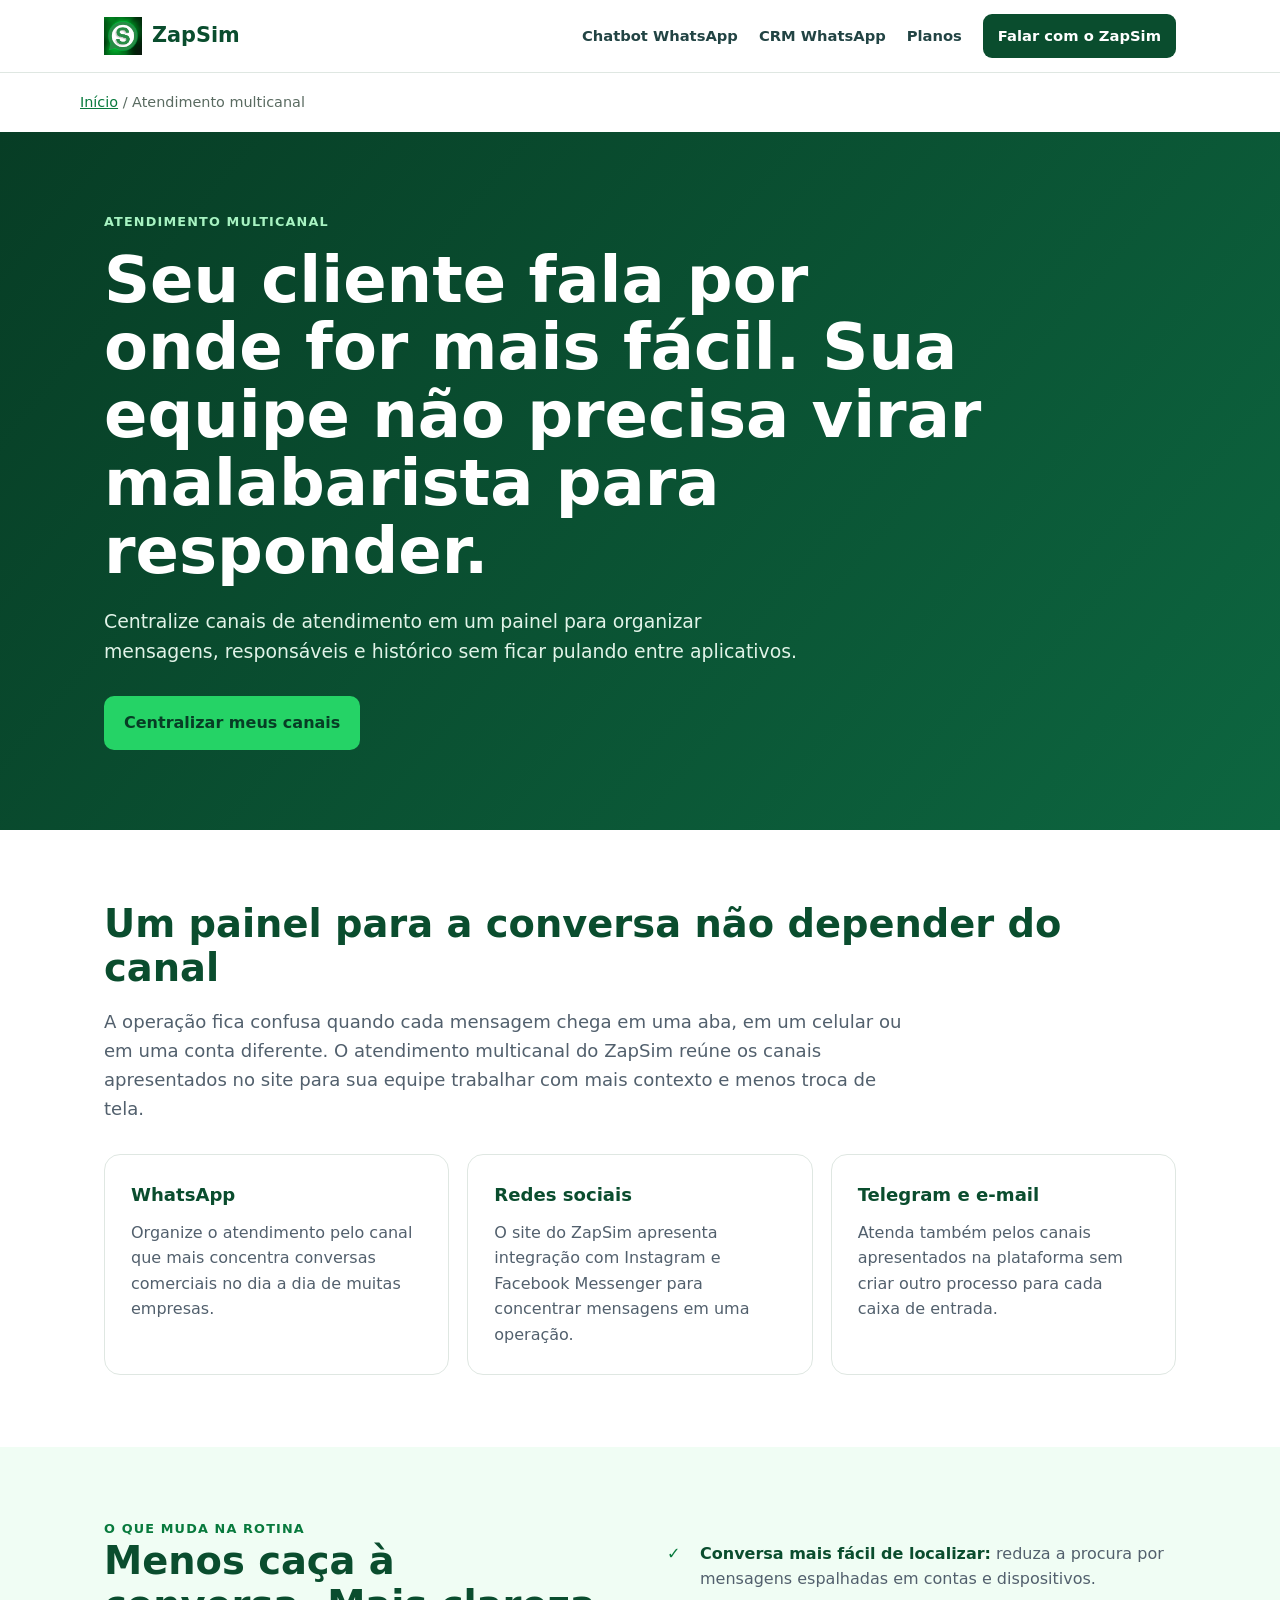
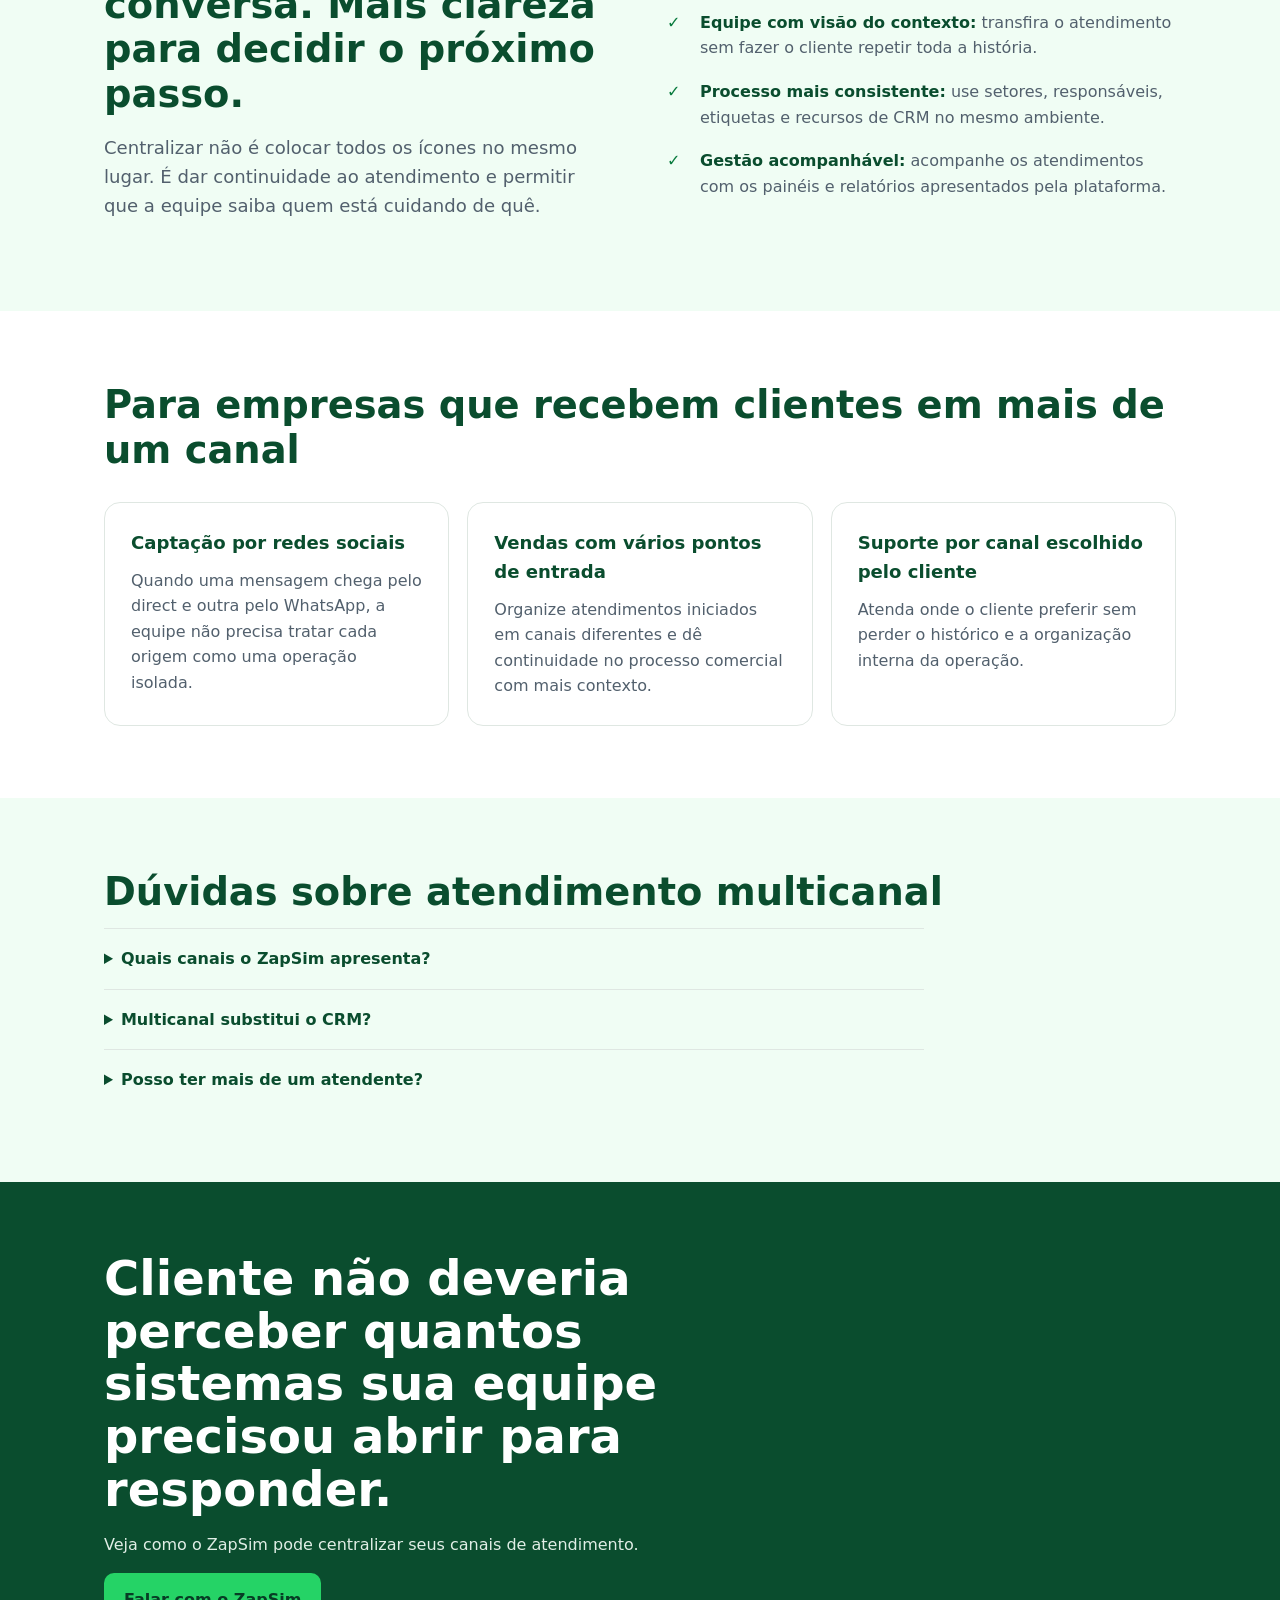
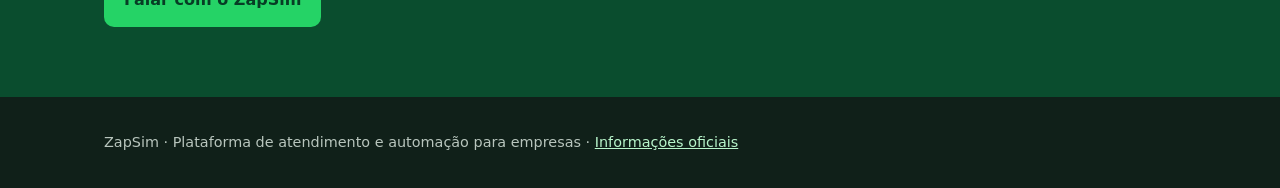
==== atendimento-multicanal/index.html @ 2fbdbc6c "feat: add ZapSim commercial SEO pages" ====
<!DOCTYPE html><html lang="pt-BR"><head><meta charset="UTF-8"><meta name="viewport" content="width=device-width,initial-scale=1"><title>Atendimento multicanal em um só painel | ZapSim</title><meta name="description" content="Centralize WhatsApp, Instagram, Facebook Messenger, Telegram e e-mail em um painel de atendimento multicanal do ZapSim."><meta name="robots" content="index, follow"><link rel="canonical" href="https://zapsim.com/atendimento-multicanal/"><meta property="og:type" content="website"><meta property="og:url" content="https://zapsim.com/atendimento-multicanal/"><meta property="og:site_name" content="ZapSim"><meta property="og:title" content="Atendimento multicanal em um só painel | ZapSim"><meta property="og:description" content="Organize mensagens de vários canais sem fazer sua equipe pular entre abas."><meta property="og:image" content="https://zapsim.com/og-image.jpg"><style>:root{--g:#0a4d2e;--a:#25d366;--i:#17202a;--m:#52606d;--s:#f0fdf4;--l:#dfe7e2}*{box-sizing:border-box}body{margin:0;color:var(--i);font-family:Inter,ui-sans-serif,system-ui,-apple-system,"Segoe UI",sans-serif;line-height:1.6}a{color:inherit}.w{max-width:1120px;margin:auto;padding:0 24px}.top{background:#fff;border-bottom:1px solid var(--l)}.top .w{height:72px;display:flex;align-items:center;justify-content:space-between;gap:18px}.brand{display:flex;align-items:center;gap:10px;text-decoration:none;font-size:1.3rem;font-weight:800;color:var(--g)}.brand img{width:38px;height:38px}.nav{display:flex;gap:21px;align-items:center;font-size:.92rem;font-weight:650}.nav a{text-decoration:none;color:#244}.nav .cta{background:var(--g);color:#fff;padding:10px 15px;border-radius:9px}.crumb{font-size:.9rem;color:#5a6b61;padding:18px 0}.crumb a{color:#087a3d}.hero{background:linear-gradient(130deg,#073d25,#0d6640);color:#fff;padding:80px 0}.eye{color:#a7f3c2;font-size:.8rem;font-weight:800;letter-spacing:.09em;text-transform:uppercase}.hero h1{font-size:clamp(2.25rem,5vw,4.2rem);line-height:1.06;max-width:900px;margin:14px 0 20px}.hero p{max-width:700px;font-size:1.18rem;color:#e1f3e8;margin-bottom:30px}.btn{display:inline-block;background:var(--a);color:#073d25;text-decoration:none;font-weight:800;padding:14px 20px;border-radius:10px}.sec{padding:72px 0}.sec h2{color:var(--g);font-size:clamp(1.7rem,3vw,2.55rem);line-height:1.15;margin:0 0 14px}.intro{font-size:1.13rem;color:var(--m);max-width:810px}.grid{display:grid;grid-template-columns:repeat(3,1fr);gap:18px;margin-top:30px}.card{border:1px solid var(--l);border-radius:16px;padding:26px;background:#fff}.card h3{font-size:1.13rem;color:var(--g);margin:0 0 10px}.card p{margin:0;color:var(--m)}.soft{background:var(--s)}.two{display:grid;grid-template-columns:1fr 1fr;gap:54px;align-items:start}.list{padding:0;margin:22px 0;list-style:none}.list li{padding:0 0 18px 33px;position:relative;color:var(--m)}.list li:before{content:'✓';position:absolute;left:0;color:#087a3d;font-weight:850}.list strong{color:var(--g)}.faq{max-width:820px}.faq details{border-top:1px solid var(--l);padding:17px 0}.faq summary{cursor:pointer;font-weight:750;color:var(--g)}.faq p{color:var(--m);margin:10px 0 0}.bottom{background:var(--g);color:#fff;padding:70px 0}.bottom h2{font-size:clamp(1.8rem,4vw,3rem);line-height:1.1;max-width:720px;margin:0 0 15px}.bottom p{color:#e0eee6;max-width:650px}.foot{background:#102019;color:#b8c5bd;padding:34px 0;font-size:.9rem}.foot a{color:#b8f5cb}@media(max-width:760px){.nav a:not(.cta){display:none}.hero{padding:58px 0}.sec{padding:52px 0}.grid,.two{grid-template-columns:1fr;gap:22px}.w{padding:0 18px}}</style><script type="application/ld+json">{"@context":"https://schema.org","@graph":[{"@type":"Organization","@id":"https://zapsim.com/#organization","name":"ZapSim","url":"https://zapsim.com/","logo":"https://zapsim.com/logo.png","contactPoint":{"@type":"ContactPoint","telephone":"+55-27-3190-1980","contactType":"customer service","availableLanguage":"pt-BR"}},{"@type":"Service","name":"Atendimento multicanal","provider":{"@id":"https://zapsim.com/#organization"},"url":"https://zapsim.com/atendimento-multicanal/","description":"Centralização do atendimento de canais como WhatsApp, Instagram, Facebook Messenger, Telegram e e-mail em um painel."},{"@type":"BreadcrumbList","itemListElement":[{"@type":"ListItem","position":1,"name":"Início","item":"https://zapsim.com/"},{"@type":"ListItem","position":2,"name":"Atendimento multicanal","item":"https://zapsim.com/atendimento-multicanal/"}]}]}</script></head><body><header class="top"><div class="w"><a class="brand" href="/"><img src="/logo-icon.png" alt="">ZapSim</a><nav class="nav"><a href="/chatbot-whatsapp/">Chatbot WhatsApp</a><a href="/crm-whatsapp/">CRM WhatsApp</a><a href="/#planos">Planos</a><a class="cta" href="https://wa.me/552731901980">Falar com o ZapSim</a></nav></div></header><main><div class="w crumb"><a href="/">Início</a> / Atendimento multicanal</div><section class="hero"><div class="w"><div class="eye">Atendimento multicanal</div><h1>Seu cliente fala por onde for mais fácil. Sua equipe não precisa virar malabarista para responder.</h1><p>Centralize canais de atendimento em um painel para organizar mensagens, responsáveis e histórico sem ficar pulando entre aplicativos.</p><a class="btn" href="https://wa.me/552731901980">Centralizar meus canais</a></div></section><section class="sec"><div class="w"><h2>Um painel para a conversa não depender do canal</h2><p class="intro">A operação fica confusa quando cada mensagem chega em uma aba, em um celular ou em uma conta diferente. O atendimento multicanal do ZapSim reúne os canais apresentados no site para sua equipe trabalhar com mais contexto e menos troca de tela.</p><div class="grid"><article class="card"><h3>WhatsApp</h3><p>Organize o atendimento pelo canal que mais concentra conversas comerciais no dia a dia de muitas empresas.</p></article><article class="card"><h3>Redes sociais</h3><p>O site do ZapSim apresenta integração com Instagram e Facebook Messenger para concentrar mensagens em uma operação.</p></article><article class="card"><h3>Telegram e e-mail</h3><p>Atenda também pelos canais apresentados na plataforma sem criar outro processo para cada caixa de entrada.</p></article></div></div></section><section class="sec soft"><div class="w two"><div><div class="eye" style="color:#087a3d">O que muda na rotina</div><h2>Menos caça à conversa. Mais clareza para decidir o próximo passo.</h2><p class="intro">Centralizar não é colocar todos os ícones no mesmo lugar. É dar continuidade ao atendimento e permitir que a equipe saiba quem está cuidando de quê.</p></div><ul class="list"><li><strong>Conversa mais fácil de localizar:</strong> reduza a procura por mensagens espalhadas em contas e dispositivos.</li><li><strong>Equipe com visão do contexto:</strong> transfira o atendimento sem fazer o cliente repetir toda a história.</li><li><strong>Processo mais consistente:</strong> use setores, responsáveis, etiquetas e recursos de CRM no mesmo ambiente.</li><li><strong>Gestão acompanhável:</strong> acompanhe os atendimentos com os painéis e relatórios apresentados pela plataforma.</li></ul></div></section><section class="sec"><div class="w"><h2>Para empresas que recebem clientes em mais de um canal</h2><div class="grid"><article class="card"><h3>Captação por redes sociais</h3><p>Quando uma mensagem chega pelo direct e outra pelo WhatsApp, a equipe não precisa tratar cada origem como uma operação isolada.</p></article><article class="card"><h3>Vendas com vários pontos de entrada</h3><p>Organize atendimentos iniciados em canais diferentes e dê continuidade no processo comercial com mais contexto.</p></article><article class="card"><h3>Suporte por canal escolhido pelo cliente</h3><p>Atenda onde o cliente preferir sem perder o histórico e a organização interna da operação.</p></article></div></div></section><section class="sec soft"><div class="w"><h2>Dúvidas sobre atendimento multicanal</h2><div class="faq"><details><summary>Quais canais o ZapSim apresenta?</summary><p>O site do ZapSim apresenta WhatsApp, Instagram, Facebook Messenger, Telegram e e-mail em um único inbox.</p></details><details><summary>Multicanal substitui o CRM?</summary><p>Não. Os recursos se complementam: o atendimento multicanal centraliza as mensagens e o CRM ajuda a organizar contatos, etapas e acompanhamento.</p></details><details><summary>Posso ter mais de um atendente?</summary><p>O ZapSim apresenta recursos de múltiplos atendentes, setores e transferências para organizar a operação da equipe.</p></details></div></div></section><section class="bottom"><div class="w"><h2>Cliente não deveria perceber quantos sistemas sua equipe precisou abrir para responder.</h2><p>Veja como o ZapSim pode centralizar seus canais de atendimento.</p><a class="btn" href="https://wa.me/552731901980">Falar com o ZapSim</a></div></section></main><footer class="foot"><div class="w">ZapSim · Plataforma de atendimento e automação para empresas · <a href="/informacoes-oficiais/">Informações oficiais</a></div></footer></body></html>
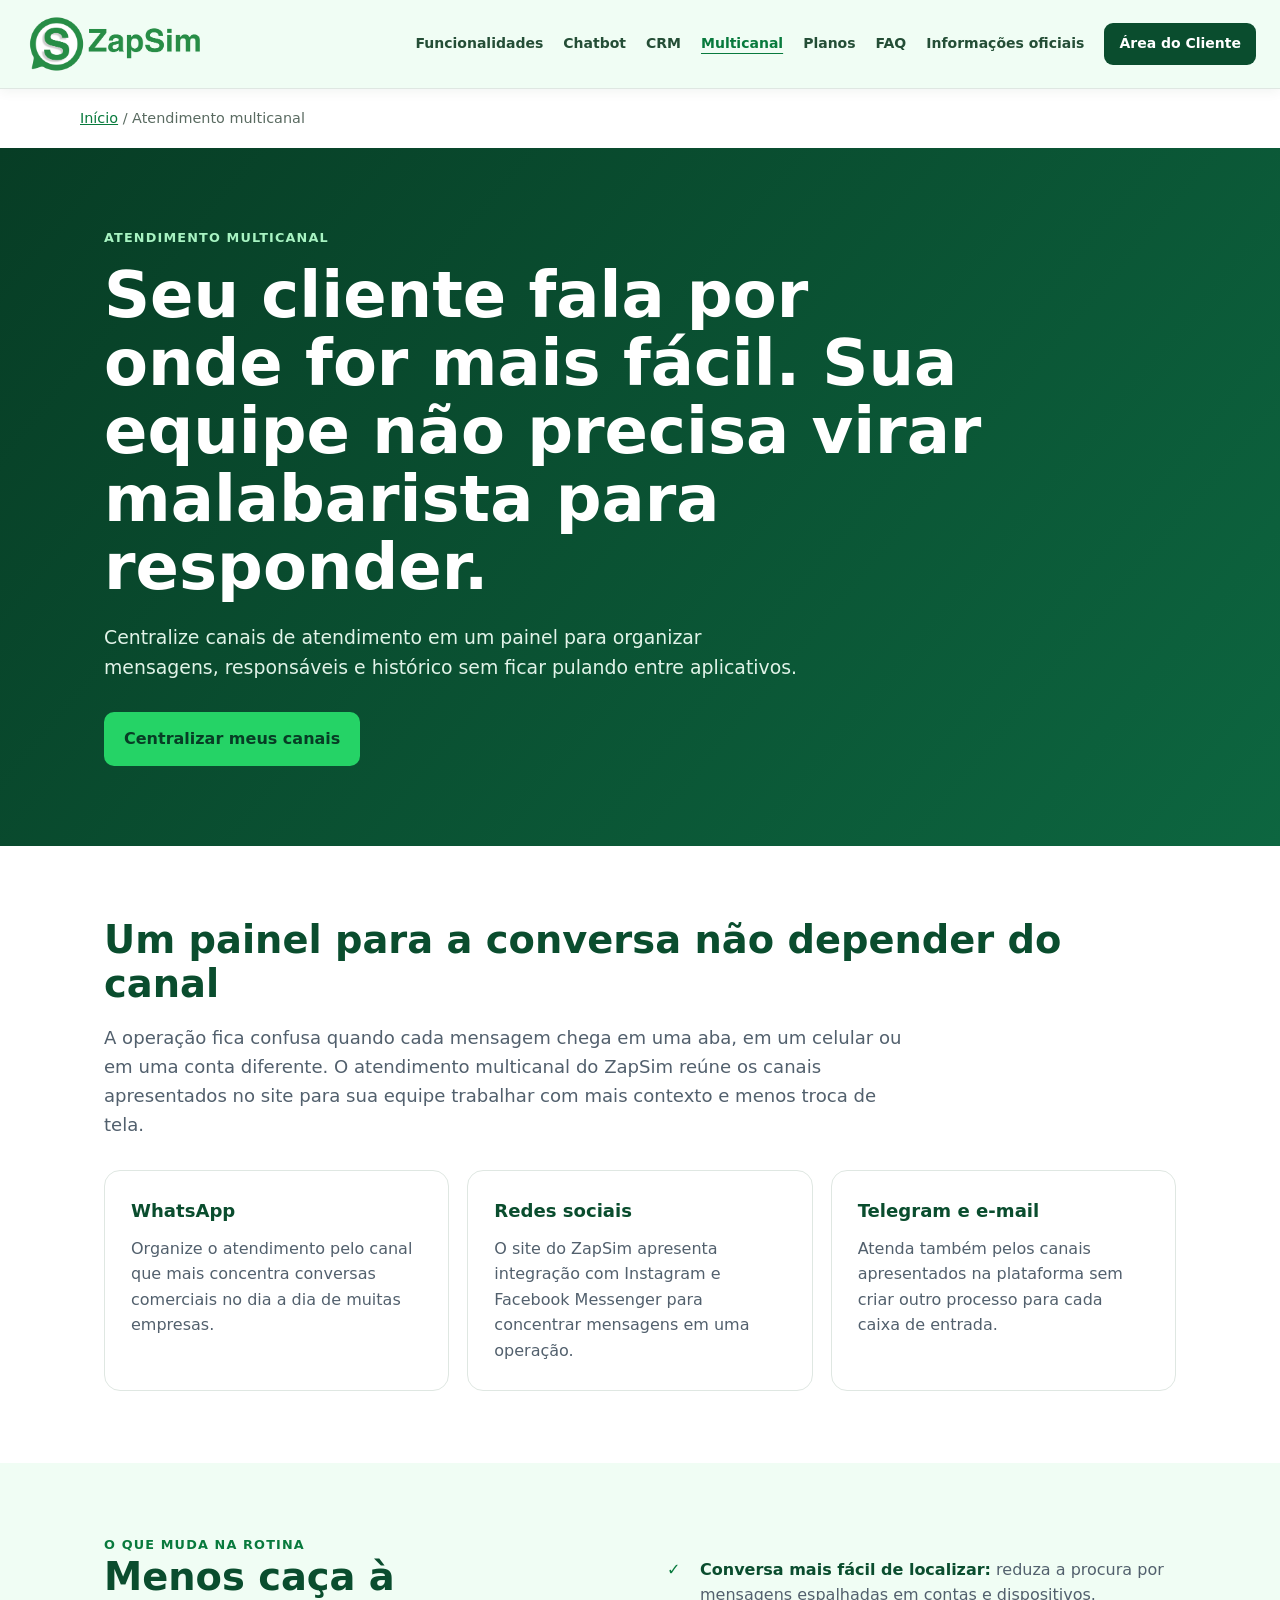
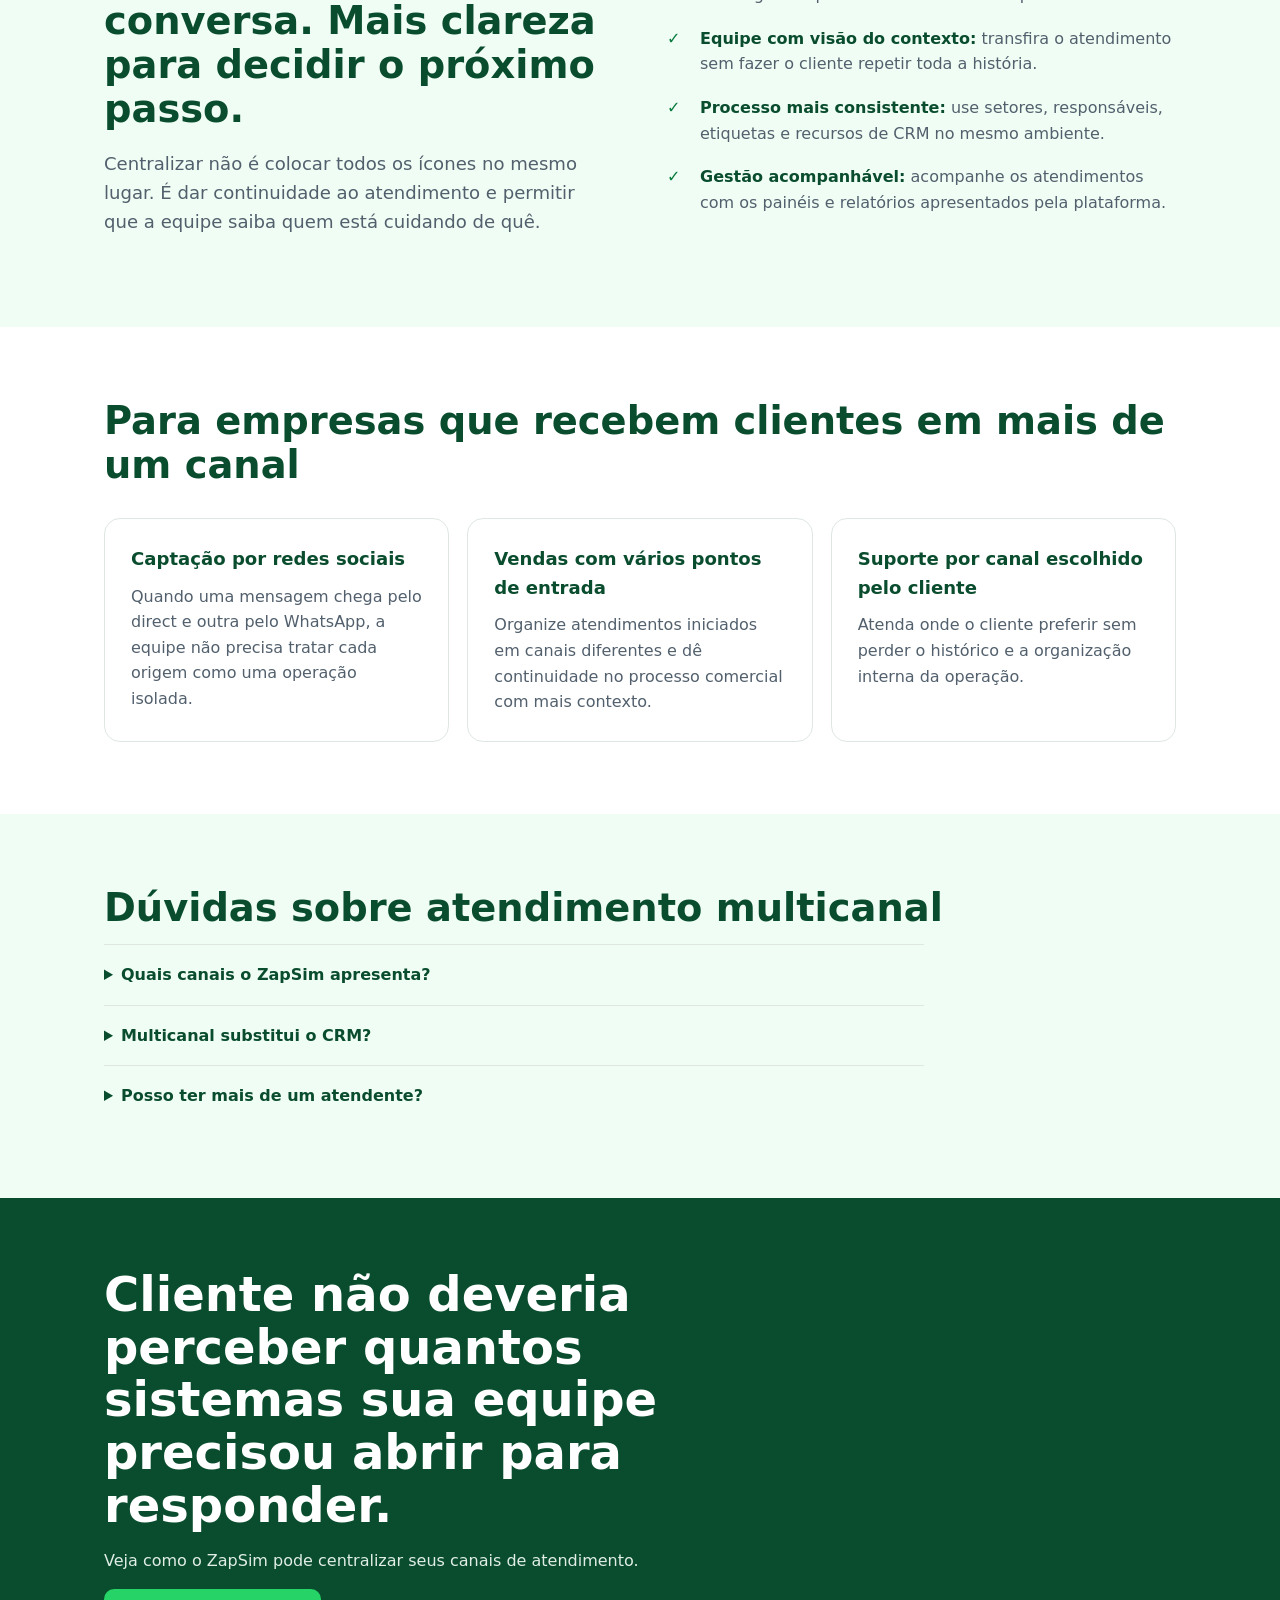
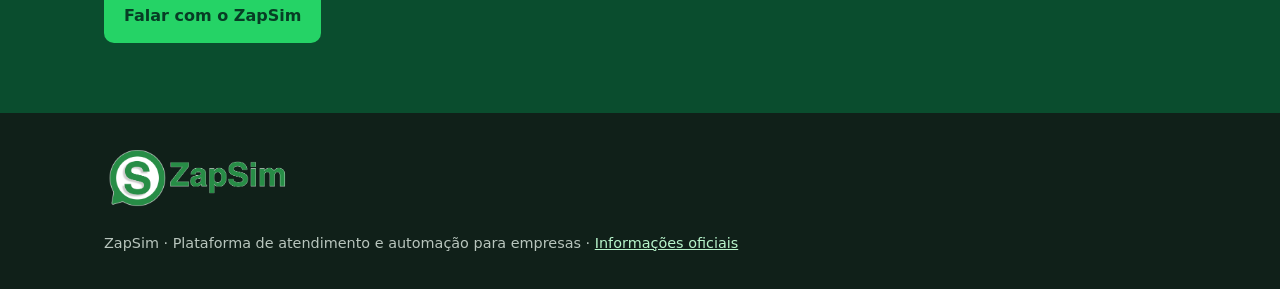
==== commit fc614086: "fix: unify navigation, refresh ZapSim logos and clarify plan channels" ====
--- a/atendimento-multicanal/index.html
+++ b/atendimento-multicanal/index.html
@@ -1 +1 @@
-<!DOCTYPE html><html lang="pt-BR"><head><meta charset="UTF-8"><meta name="viewport" content="width=device-width,initial-scale=1"><title>Atendimento multicanal em um só painel | ZapSim</title><meta name="description" content="Centralize WhatsApp, Instagram, Facebook Messenger, Telegram e e-mail em um painel de atendimento multicanal do ZapSim."><meta name="robots" content="index, follow"><link rel="canonical" href="https://zapsim.com/atendimento-multicanal/"><meta property="og:type" content="website"><meta property="og:url" content="https://zapsim.com/atendimento-multicanal/"><meta property="og:site_name" content="ZapSim"><meta property="og:title" content="Atendimento multicanal em um só painel | ZapSim"><meta property="og:description" content="Organize mensagens de vários canais sem fazer sua equipe pular entre abas."><meta property="og:image" content="https://zapsim.com/og-image.jpg"><style>:root{--g:#0a4d2e;--a:#25d366;--i:#17202a;--m:#52606d;--s:#f0fdf4;--l:#dfe7e2}*{box-sizing:border-box}body{margin:0;color:var(--i);font-family:Inter,ui-sans-serif,system-ui,-apple-system,"Segoe UI",sans-serif;line-height:1.6}a{color:inherit}.w{max-width:1120px;margin:auto;padding:0 24px}.top{background:#fff;border-bottom:1px solid var(--l)}.top .w{height:72px;display:flex;align-items:center;justify-content:space-between;gap:18px}.brand{display:flex;align-items:center;gap:10px;text-decoration:none;font-size:1.3rem;font-weight:800;color:var(--g)}.brand img{width:38px;height:38px}.nav{display:flex;gap:21px;align-items:center;font-size:.92rem;font-weight:650}.nav a{text-decoration:none;color:#244}.nav .cta{background:var(--g);color:#fff;padding:10px 15px;border-radius:9px}.crumb{font-size:.9rem;color:#5a6b61;padding:18px 0}.crumb a{color:#087a3d}.hero{background:linear-gradient(130deg,#073d25,#0d6640);color:#fff;padding:80px 0}.eye{color:#a7f3c2;font-size:.8rem;font-weight:800;letter-spacing:.09em;text-transform:uppercase}.hero h1{font-size:clamp(2.25rem,5vw,4.2rem);line-height:1.06;max-width:900px;margin:14px 0 20px}.hero p{max-width:700px;font-size:1.18rem;color:#e1f3e8;margin-bottom:30px}.btn{display:inline-block;background:var(--a);color:#073d25;text-decoration:none;font-weight:800;padding:14px 20px;border-radius:10px}.sec{padding:72px 0}.sec h2{color:var(--g);font-size:clamp(1.7rem,3vw,2.55rem);line-height:1.15;margin:0 0 14px}.intro{font-size:1.13rem;color:var(--m);max-width:810px}.grid{display:grid;grid-template-columns:repeat(3,1fr);gap:18px;margin-top:30px}.card{border:1px solid var(--l);border-radius:16px;padding:26px;background:#fff}.card h3{font-size:1.13rem;color:var(--g);margin:0 0 10px}.card p{margin:0;color:var(--m)}.soft{background:var(--s)}.two{display:grid;grid-template-columns:1fr 1fr;gap:54px;align-items:start}.list{padding:0;margin:22px 0;list-style:none}.list li{padding:0 0 18px 33px;position:relative;color:var(--m)}.list li:before{content:'✓';position:absolute;left:0;color:#087a3d;font-weight:850}.list strong{color:var(--g)}.faq{max-width:820px}.faq details{border-top:1px solid var(--l);padding:17px 0}.faq summary{cursor:pointer;font-weight:750;color:var(--g)}.faq p{color:var(--m);margin:10px 0 0}.bottom{background:var(--g);color:#fff;padding:70px 0}.bottom h2{font-size:clamp(1.8rem,4vw,3rem);line-height:1.1;max-width:720px;margin:0 0 15px}.bottom p{color:#e0eee6;max-width:650px}.foot{background:#102019;color:#b8c5bd;padding:34px 0;font-size:.9rem}.foot a{color:#b8f5cb}@media(max-width:760px){.nav a:not(.cta){display:none}.hero{padding:58px 0}.sec{padding:52px 0}.grid,.two{grid-template-columns:1fr;gap:22px}.w{padding:0 18px}}</style><script type="application/ld+json">{"@context":"https://schema.org","@graph":[{"@type":"Organization","@id":"https://zapsim.com/#organization","name":"ZapSim","url":"https://zapsim.com/","logo":"https://zapsim.com/logo.png","contactPoint":{"@type":"ContactPoint","telephone":"+55-27-3190-1980","contactType":"customer service","availableLanguage":"pt-BR"}},{"@type":"Service","name":"Atendimento multicanal","provider":{"@id":"https://zapsim.com/#organization"},"url":"https://zapsim.com/atendimento-multicanal/","description":"Centralização do atendimento de canais como WhatsApp, Instagram, Facebook Messenger, Telegram e e-mail em um painel."},{"@type":"BreadcrumbList","itemListElement":[{"@type":"ListItem","position":1,"name":"Início","item":"https://zapsim.com/"},{"@type":"ListItem","position":2,"name":"Atendimento multicanal","item":"https://zapsim.com/atendimento-multicanal/"}]}]}</script></head><body><header class="top"><div class="w"><a class="brand" href="/"><img src="/logo-icon.png" alt="">ZapSim</a><nav class="nav"><a href="/chatbot-whatsapp/">Chatbot WhatsApp</a><a href="/crm-whatsapp/">CRM WhatsApp</a><a href="/#planos">Planos</a><a class="cta" href="https://wa.me/552731901980">Falar com o ZapSim</a></nav></div></header><main><div class="w crumb"><a href="/">Início</a> / Atendimento multicanal</div><section class="hero"><div class="w"><div class="eye">Atendimento multicanal</div><h1>Seu cliente fala por onde for mais fácil. Sua equipe não precisa virar malabarista para responder.</h1><p>Centralize canais de atendimento em um painel para organizar mensagens, responsáveis e histórico sem ficar pulando entre aplicativos.</p><a class="btn" href="https://wa.me/552731901980">Centralizar meus canais</a></div></section><section class="sec"><div class="w"><h2>Um painel para a conversa não depender do canal</h2><p class="intro">A operação fica confusa quando cada mensagem chega em uma aba, em um celular ou em uma conta diferente. O atendimento multicanal do ZapSim reúne os canais apresentados no site para sua equipe trabalhar com mais contexto e menos troca de tela.</p><div class="grid"><article class="card"><h3>WhatsApp</h3><p>Organize o atendimento pelo canal que mais concentra conversas comerciais no dia a dia de muitas empresas.</p></article><article class="card"><h3>Redes sociais</h3><p>O site do ZapSim apresenta integração com Instagram e Facebook Messenger para concentrar mensagens em uma operação.</p></article><article class="card"><h3>Telegram e e-mail</h3><p>Atenda também pelos canais apresentados na plataforma sem criar outro processo para cada caixa de entrada.</p></article></div></div></section><section class="sec soft"><div class="w two"><div><div class="eye" style="color:#087a3d">O que muda na rotina</div><h2>Menos caça à conversa. Mais clareza para decidir o próximo passo.</h2><p class="intro">Centralizar não é colocar todos os ícones no mesmo lugar. É dar continuidade ao atendimento e permitir que a equipe saiba quem está cuidando de quê.</p></div><ul class="list"><li><strong>Conversa mais fácil de localizar:</strong> reduza a procura por mensagens espalhadas em contas e dispositivos.</li><li><strong>Equipe com visão do contexto:</strong> transfira o atendimento sem fazer o cliente repetir toda a história.</li><li><strong>Processo mais consistente:</strong> use setores, responsáveis, etiquetas e recursos de CRM no mesmo ambiente.</li><li><strong>Gestão acompanhável:</strong> acompanhe os atendimentos com os painéis e relatórios apresentados pela plataforma.</li></ul></div></section><section class="sec"><div class="w"><h2>Para empresas que recebem clientes em mais de um canal</h2><div class="grid"><article class="card"><h3>Captação por redes sociais</h3><p>Quando uma mensagem chega pelo direct e outra pelo WhatsApp, a equipe não precisa tratar cada origem como uma operação isolada.</p></article><article class="card"><h3>Vendas com vários pontos de entrada</h3><p>Organize atendimentos iniciados em canais diferentes e dê continuidade no processo comercial com mais contexto.</p></article><article class="card"><h3>Suporte por canal escolhido pelo cliente</h3><p>Atenda onde o cliente preferir sem perder o histórico e a organização interna da operação.</p></article></div></div></section><section class="sec soft"><div class="w"><h2>Dúvidas sobre atendimento multicanal</h2><div class="faq"><details><summary>Quais canais o ZapSim apresenta?</summary><p>O site do ZapSim apresenta WhatsApp, Instagram, Facebook Messenger, Telegram e e-mail em um único inbox.</p></details><details><summary>Multicanal substitui o CRM?</summary><p>Não. Os recursos se complementam: o atendimento multicanal centraliza as mensagens e o CRM ajuda a organizar contatos, etapas e acompanhamento.</p></details><details><summary>Posso ter mais de um atendente?</summary><p>O ZapSim apresenta recursos de múltiplos atendentes, setores e transferências para organizar a operação da equipe.</p></details></div></div></section><section class="bottom"><div class="w"><h2>Cliente não deveria perceber quantos sistemas sua equipe precisou abrir para responder.</h2><p>Veja como o ZapSim pode centralizar seus canais de atendimento.</p><a class="btn" href="https://wa.me/552731901980">Falar com o ZapSim</a></div></section></main><footer class="foot"><div class="w">ZapSim · Plataforma de atendimento e automação para empresas · <a href="/informacoes-oficiais/">Informações oficiais</a></div></footer></body></html>+<!DOCTYPE html><html lang="pt-BR"><head><meta charset="UTF-8"><meta name="viewport" content="width=device-width,initial-scale=1"><title>Atendimento multicanal em um só painel | ZapSim</title><meta name="description" content="Centralize WhatsApp, Instagram, Facebook Messenger, Telegram e e-mail em um painel de atendimento multicanal do ZapSim."><meta name="robots" content="index, follow"><link rel="canonical" href="https://zapsim.com/atendimento-multicanal/"><meta property="og:type" content="website"><meta property="og:url" content="https://zapsim.com/atendimento-multicanal/"><meta property="og:site_name" content="ZapSim"><meta property="og:title" content="Atendimento multicanal em um só painel | ZapSim"><meta property="og:description" content="Organize mensagens de vários canais sem fazer sua equipe pular entre abas."><meta property="og:image" content="https://zapsim.com/brand/zapsim-square.png"><style>:root{--g:#0a4d2e;--a:#25d366;--i:#17202a;--m:#52606d;--s:#f0fdf4;--l:#dfe7e2}*{box-sizing:border-box}body{margin:0;color:var(--i);font-family:Inter,ui-sans-serif,system-ui,-apple-system,"Segoe UI",sans-serif;line-height:1.6}a{color:inherit}.w{max-width:1120px;margin:auto;padding:0 24px}.top{background:#fff;border-bottom:1px solid var(--l)}.top .w{height:72px;display:flex;align-items:center;justify-content:space-between;gap:18px}.brand{display:flex;align-items:center;gap:10px;text-decoration:none;font-size:1.3rem;font-weight:800;color:var(--g)}.brand img{width:38px;height:38px}.nav{display:flex;gap:21px;align-items:center;font-size:.92rem;font-weight:650}.nav a{text-decoration:none;color:#244}.nav .cta{background:var(--g);color:#fff;padding:10px 15px;border-radius:9px}.crumb{font-size:.9rem;color:#5a6b61;padding:18px 0}.crumb a{color:#087a3d}.hero{background:linear-gradient(130deg,#073d25,#0d6640);color:#fff;padding:80px 0}.eye{color:#a7f3c2;font-size:.8rem;font-weight:800;letter-spacing:.09em;text-transform:uppercase}.hero h1{font-size:clamp(2.25rem,5vw,4.2rem);line-height:1.06;max-width:900px;margin:14px 0 20px}.hero p{max-width:700px;font-size:1.18rem;color:#e1f3e8;margin-bottom:30px}.btn{display:inline-block;background:var(--a);color:#073d25;text-decoration:none;font-weight:800;padding:14px 20px;border-radius:10px}.sec{padding:72px 0}.sec h2{color:var(--g);font-size:clamp(1.7rem,3vw,2.55rem);line-height:1.15;margin:0 0 14px}.intro{font-size:1.13rem;color:var(--m);max-width:810px}.grid{display:grid;grid-template-columns:repeat(3,1fr);gap:18px;margin-top:30px}.card{border:1px solid var(--l);border-radius:16px;padding:26px;background:#fff}.card h3{font-size:1.13rem;color:var(--g);margin:0 0 10px}.card p{margin:0;color:var(--m)}.soft{background:var(--s)}.two{display:grid;grid-template-columns:1fr 1fr;gap:54px;align-items:start}.list{padding:0;margin:22px 0;list-style:none}.list li{padding:0 0 18px 33px;position:relative;color:var(--m)}.list li:before{content:'✓';position:absolute;left:0;color:#087a3d;font-weight:850}.list strong{color:var(--g)}.faq{max-width:820px}.faq details{border-top:1px solid var(--l);padding:17px 0}.faq summary{cursor:pointer;font-weight:750;color:var(--g)}.faq p{color:var(--m);margin:10px 0 0}.bottom{background:var(--g);color:#fff;padding:70px 0}.bottom h2{font-size:clamp(1.8rem,4vw,3rem);line-height:1.1;max-width:720px;margin:0 0 15px}.bottom p{color:#e0eee6;max-width:650px}.foot{background:#102019;color:#b8c5bd;padding:34px 0;font-size:.9rem}.foot a{color:#b8f5cb}@media(max-width:760px){.nav a:not(.cta){display:none}.hero{padding:58px 0}.sec{padding:52px 0}.grid,.two{grid-template-columns:1fr;gap:22px}.w{padding:0 18px}}</style><script type="application/ld+json">{"@context":"https://schema.org","@graph":[{"@type":"Organization","@id":"https://zapsim.com/#organization","name":"ZapSim","url":"https://zapsim.com/","logo":"https://zapsim.com/brand/zapsim-square.png","contactPoint":{"@type":"ContactPoint","telephone":"+55-27-3190-1980","contactType":"customer service","availableLanguage":"pt-BR"}},{"@type":"Service","name":"Atendimento multicanal","provider":{"@id":"https://zapsim.com/#organization"},"url":"https://zapsim.com/atendimento-multicanal/","description":"Centralização do atendimento de canais como WhatsApp, Instagram, Facebook Messenger, Telegram e e-mail em um painel."},{"@type":"BreadcrumbList","itemListElement":[{"@type":"ListItem","position":1,"name":"Início","item":"https://zapsim.com/"},{"@type":"ListItem","position":2,"name":"Atendimento multicanal","item":"https://zapsim.com/atendimento-multicanal/"}]}]}</script><link rel="stylesheet" href="/site-chrome.css"><link rel="icon" type="image/png" href="/brand/zapsim-icon.png"><link rel="apple-touch-icon" href="/brand/zapsim-icon.png"></head><body><header class="site-header"><div class="site-bar"><a class="site-brand" href="/" aria-label="ZapSim — início"><img src="/brand/zapsim-horizontal.png" alt="ZapSim" width="1080" height="350"></a><nav class="site-navigation" aria-label="Navegação principal"><a href="/#funcionalidades">Funcionalidades</a><a href="/chatbot-whatsapp/">Chatbot</a><a href="/crm-whatsapp/">CRM</a><a href="/atendimento-multicanal/" aria-current="page">Multicanal</a><a href="/planos/">Planos</a><a href="/#faq">FAQ</a><a href="/informacoes-oficiais/">Informações oficiais</a><a class="site-client" href="https://meu.zapsim.app/" target="_blank" rel="noopener">Área do Cliente</a></nav><details class="site-menu"><summary>Menu</summary><nav class="site-navigation" aria-label="Navegação móvel"><a href="/#funcionalidades">Funcionalidades</a><a href="/chatbot-whatsapp/">Chatbot</a><a href="/crm-whatsapp/">CRM</a><a href="/atendimento-multicanal/" aria-current="page">Multicanal</a><a href="/planos/">Planos</a><a href="/#faq">FAQ</a><a href="/informacoes-oficiais/">Informações oficiais</a><a class="site-client" href="https://meu.zapsim.app/" target="_blank" rel="noopener">Área do Cliente</a></nav></details></div></header><main><div class="w crumb"><a href="/">Início</a> / Atendimento multicanal</div><section class="hero"><div class="w"><div class="eye">Atendimento multicanal</div><h1>Seu cliente fala por onde for mais fácil. Sua equipe não precisa virar malabarista para responder.</h1><p>Centralize canais de atendimento em um painel para organizar mensagens, responsáveis e histórico sem ficar pulando entre aplicativos.</p><a class="btn" href="https://wa.me/552731901980">Centralizar meus canais</a></div></section><section class="sec"><div class="w"><h2>Um painel para a conversa não depender do canal</h2><p class="intro">A operação fica confusa quando cada mensagem chega em uma aba, em um celular ou em uma conta diferente. O atendimento multicanal do ZapSim reúne os canais apresentados no site para sua equipe trabalhar com mais contexto e menos troca de tela.</p><div class="grid"><article class="card"><h3>WhatsApp</h3><p>Organize o atendimento pelo canal que mais concentra conversas comerciais no dia a dia de muitas empresas.</p></article><article class="card"><h3>Redes sociais</h3><p>O site do ZapSim apresenta integração com Instagram e Facebook Messenger para concentrar mensagens em uma operação.</p></article><article class="card"><h3>Telegram e e-mail</h3><p>Atenda também pelos canais apresentados na plataforma sem criar outro processo para cada caixa de entrada.</p></article></div></div></section><section class="sec soft"><div class="w two"><div><div class="eye" style="color:#087a3d">O que muda na rotina</div><h2>Menos caça à conversa. Mais clareza para decidir o próximo passo.</h2><p class="intro">Centralizar não é colocar todos os ícones no mesmo lugar. É dar continuidade ao atendimento e permitir que a equipe saiba quem está cuidando de quê.</p></div><ul class="list"><li><strong>Conversa mais fácil de localizar:</strong> reduza a procura por mensagens espalhadas em contas e dispositivos.</li><li><strong>Equipe com visão do contexto:</strong> transfira o atendimento sem fazer o cliente repetir toda a história.</li><li><strong>Processo mais consistente:</strong> use setores, responsáveis, etiquetas e recursos de CRM no mesmo ambiente.</li><li><strong>Gestão acompanhável:</strong> acompanhe os atendimentos com os painéis e relatórios apresentados pela plataforma.</li></ul></div></section><section class="sec"><div class="w"><h2>Para empresas que recebem clientes em mais de um canal</h2><div class="grid"><article class="card"><h3>Captação por redes sociais</h3><p>Quando uma mensagem chega pelo direct e outra pelo WhatsApp, a equipe não precisa tratar cada origem como uma operação isolada.</p></article><article class="card"><h3>Vendas com vários pontos de entrada</h3><p>Organize atendimentos iniciados em canais diferentes e dê continuidade no processo comercial com mais contexto.</p></article><article class="card"><h3>Suporte por canal escolhido pelo cliente</h3><p>Atenda onde o cliente preferir sem perder o histórico e a organização interna da operação.</p></article></div></div></section><section class="sec soft"><div class="w"><h2>Dúvidas sobre atendimento multicanal</h2><div class="faq"><details><summary>Quais canais o ZapSim apresenta?</summary><p>O site do ZapSim apresenta WhatsApp, Instagram, Facebook Messenger, Telegram e e-mail em um único inbox.</p></details><details><summary>Multicanal substitui o CRM?</summary><p>Não. Os recursos se complementam: o atendimento multicanal centraliza as mensagens e o CRM ajuda a organizar contatos, etapas e acompanhamento.</p></details><details><summary>Posso ter mais de um atendente?</summary><p>O ZapSim apresenta recursos de múltiplos atendentes, setores e transferências para organizar a operação da equipe.</p></details></div></div></section><section class="bottom"><div class="w"><h2>Cliente não deveria perceber quantos sistemas sua equipe precisou abrir para responder.</h2><p>Veja como o ZapSim pode centralizar seus canais de atendimento.</p><a class="btn" href="https://wa.me/552731901980">Falar com o ZapSim</a></div></section></main><footer class="foot"><div class="w"><a href="/" class="site-footer-brand"><img src="/brand/zapsim-horizontal.png" alt="ZapSim" width="1080" height="350"></a><br>ZapSim · Plataforma de atendimento e automação para empresas · <a href="/informacoes-oficiais/">Informações oficiais</a></div></footer></body></html>
--- a/site-chrome.css
+++ b/site-chrome.css
@@ -0,0 +1,19 @@
+.site-header{position:sticky;top:0;z-index:1000;background:#f0fdf4;border-bottom:1px solid #dfe7e2;box-shadow:0 2px 12px #073d2510;font-family:Inter,ui-sans-serif,system-ui,sans-serif}
+.site-header .site-bar{max-width:1280px;margin:auto;min-height:80px;padding:14px 24px;display:flex;align-items:center;justify-content:space-between;gap:28px;position:relative}
+.site-brand{display:inline-flex;flex-shrink:0;align-items:center;text-decoration:none}
+.site-brand img{display:block;width:185px;height:auto;max-width:100%}
+.site-navigation{display:flex;align-items:center;gap:20px}
+.site-navigation a{font-size:14px;font-weight:650;line-height:1.4;color:#244e36;text-decoration:none;white-space:nowrap}
+.site-navigation a:hover,.site-navigation a[aria-current=page]{color:#087a3d;text-decoration:underline;text-underline-offset:5px}
+.site-navigation a.site-client{padding:11px 15px;background:#0a4d2e;color:#fff;border-radius:9px;text-decoration:none}
+.site-menu{display:none;color:#0a4d2e}
+.site-menu summary{cursor:pointer;font-weight:700;padding:10px;border:1px solid #b5d3c0;border-radius:8px}
+.site-menu .site-navigation{position:absolute;left:16px;right:16px;top:100%;padding:20px;background:#f0fdf4;border:1px solid #dfe7e2;border-radius:12px;box-shadow:0 10px 24px #073d2520;flex-direction:column;align-items:stretch;gap:0}
+.site-menu .site-navigation a{padding:12px}
+.site-footer-brand{display:inline-block;margin-bottom:16px}
+.site-footer-brand img{display:block;width:190px;height:auto;max-width:100%}
+.site-header a:focus-visible,.site-menu summary:focus-visible{outline:3px solid #087a3d;outline-offset:4px}
+@media(max-width:1150px){.site-bar>.site-navigation{display:none}.site-menu{display:block}}
+@media(max-width:520px){.site-header .site-bar{min-height:72px;padding:12px 18px;gap:16px}.site-brand img{width:155px}.site-footer-brand img{width:170px}}
+
+.plan li.plan-channel{display:flex;align-items:center;gap:9px}.plan li.plan-channel::before{content:none}.plan-channel img{flex:0 0 18px;width:18px;height:18px}.plan-channel span{min-width:0}
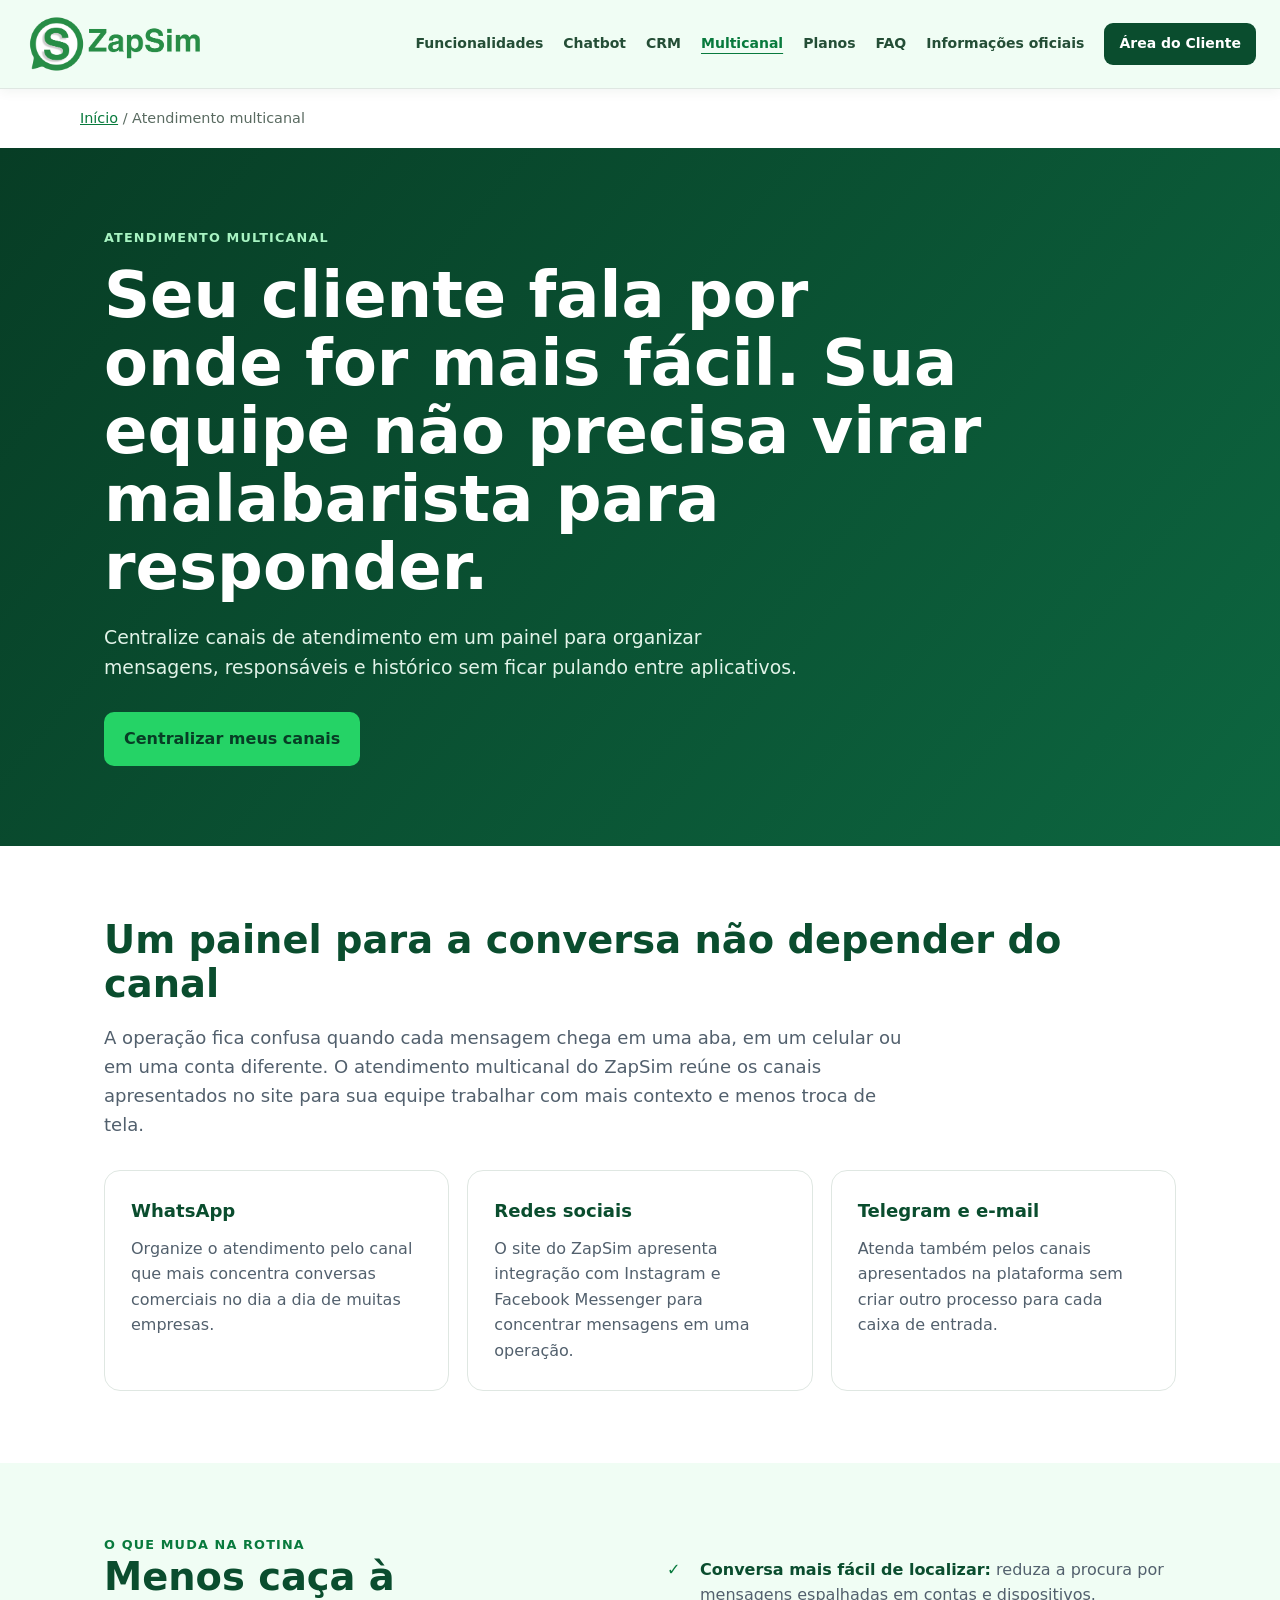
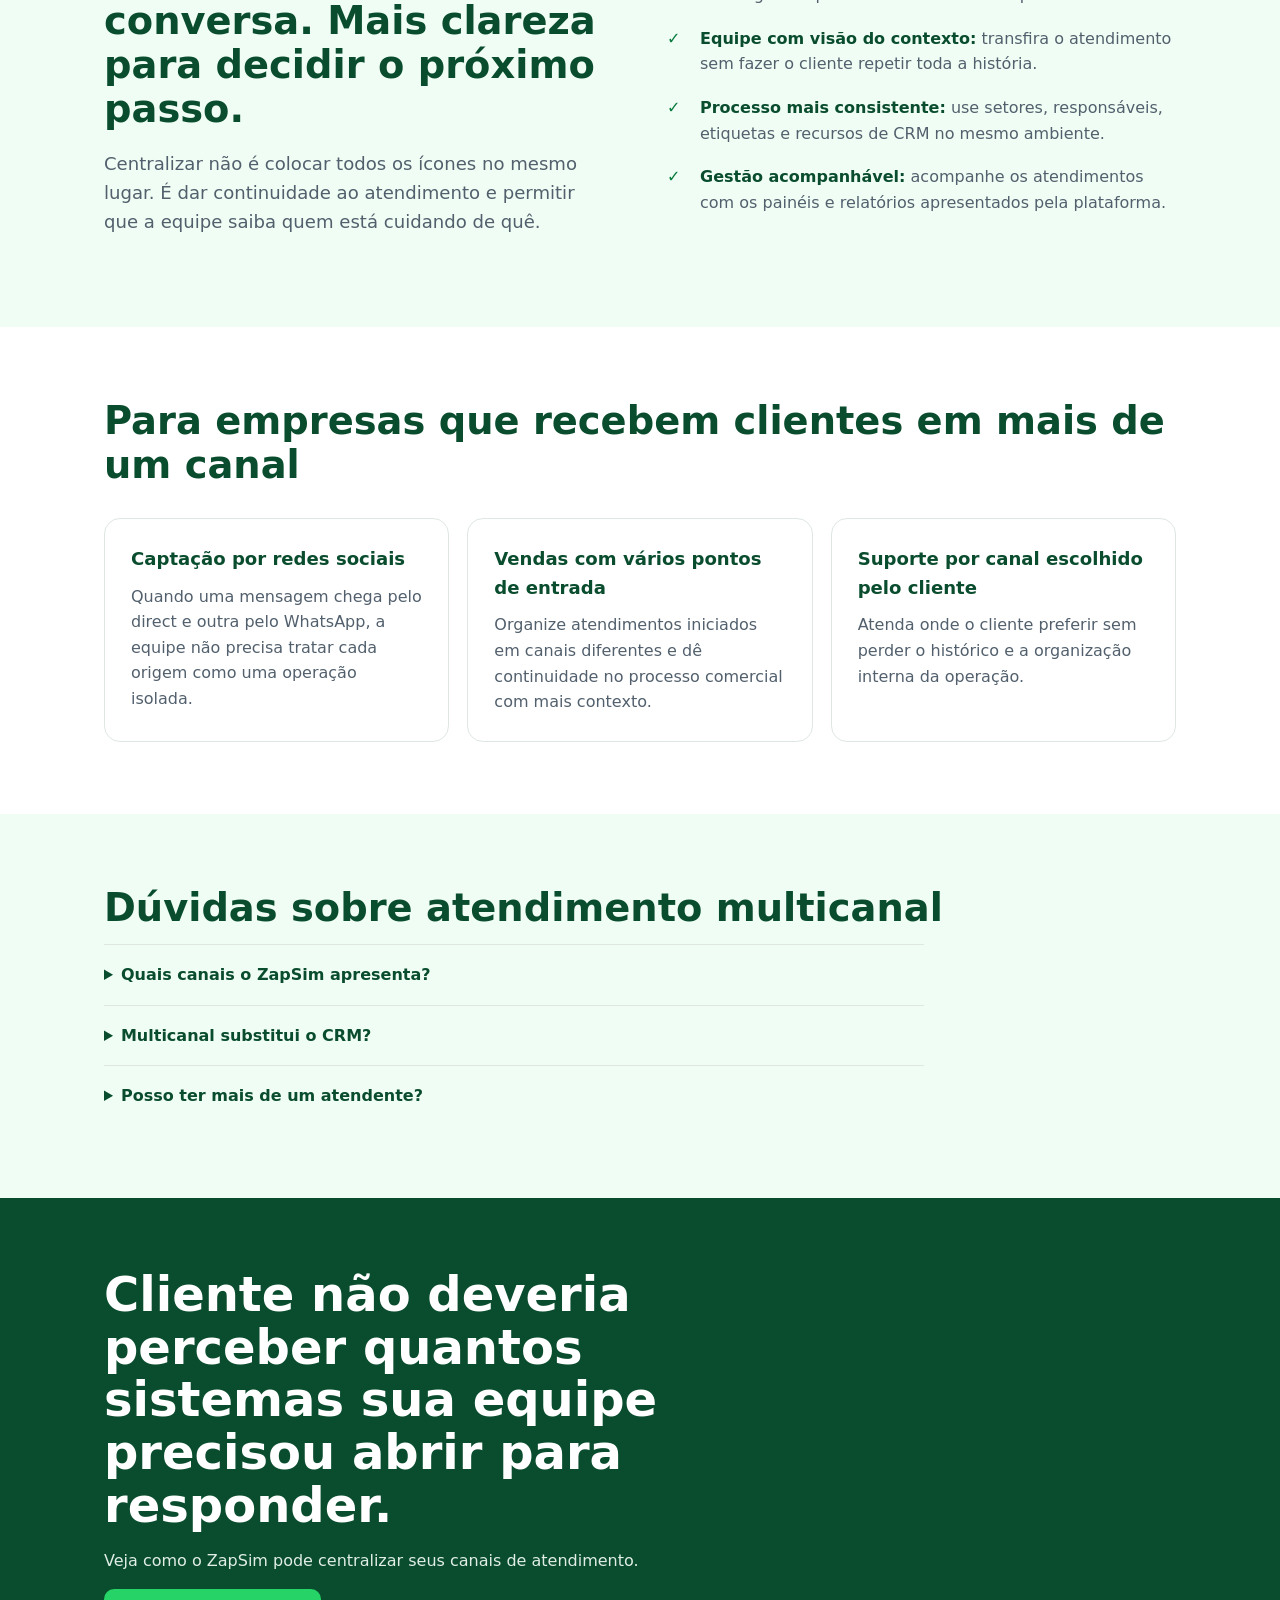
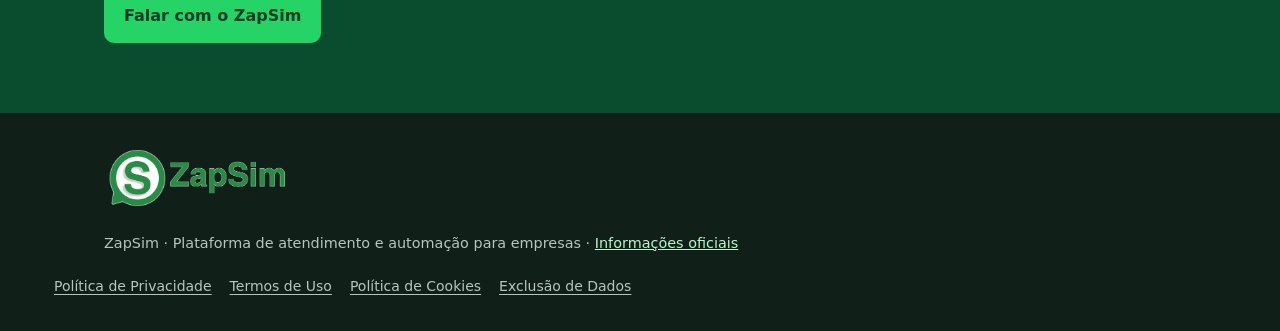
==== commit 8d12e193: "feat: publish legal pages and advanced plan contact" ====
--- a/atendimento-multicanal/index.html
+++ b/atendimento-multicanal/index.html
@@ -1 +1 @@
-<!DOCTYPE html><html lang="pt-BR"><head><meta charset="UTF-8"><meta name="viewport" content="width=device-width,initial-scale=1"><title>Atendimento multicanal em um só painel | ZapSim</title><meta name="description" content="Centralize WhatsApp, Instagram, Facebook Messenger, Telegram e e-mail em um painel de atendimento multicanal do ZapSim."><meta name="robots" content="index, follow"><link rel="canonical" href="https://zapsim.com/atendimento-multicanal/"><meta property="og:type" content="website"><meta property="og:url" content="https://zapsim.com/atendimento-multicanal/"><meta property="og:site_name" content="ZapSim"><meta property="og:title" content="Atendimento multicanal em um só painel | ZapSim"><meta property="og:description" content="Organize mensagens de vários canais sem fazer sua equipe pular entre abas."><meta property="og:image" content="https://zapsim.com/brand/zapsim-square.png"><style>:root{--g:#0a4d2e;--a:#25d366;--i:#17202a;--m:#52606d;--s:#f0fdf4;--l:#dfe7e2}*{box-sizing:border-box}body{margin:0;color:var(--i);font-family:Inter,ui-sans-serif,system-ui,-apple-system,"Segoe UI",sans-serif;line-height:1.6}a{color:inherit}.w{max-width:1120px;margin:auto;padding:0 24px}.top{background:#fff;border-bottom:1px solid var(--l)}.top .w{height:72px;display:flex;align-items:center;justify-content:space-between;gap:18px}.brand{display:flex;align-items:center;gap:10px;text-decoration:none;font-size:1.3rem;font-weight:800;color:var(--g)}.brand img{width:38px;height:38px}.nav{display:flex;gap:21px;align-items:center;font-size:.92rem;font-weight:650}.nav a{text-decoration:none;color:#244}.nav .cta{background:var(--g);color:#fff;padding:10px 15px;border-radius:9px}.crumb{font-size:.9rem;color:#5a6b61;padding:18px 0}.crumb a{color:#087a3d}.hero{background:linear-gradient(130deg,#073d25,#0d6640);color:#fff;padding:80px 0}.eye{color:#a7f3c2;font-size:.8rem;font-weight:800;letter-spacing:.09em;text-transform:uppercase}.hero h1{font-size:clamp(2.25rem,5vw,4.2rem);line-height:1.06;max-width:900px;margin:14px 0 20px}.hero p{max-width:700px;font-size:1.18rem;color:#e1f3e8;margin-bottom:30px}.btn{display:inline-block;background:var(--a);color:#073d25;text-decoration:none;font-weight:800;padding:14px 20px;border-radius:10px}.sec{padding:72px 0}.sec h2{color:var(--g);font-size:clamp(1.7rem,3vw,2.55rem);line-height:1.15;margin:0 0 14px}.intro{font-size:1.13rem;color:var(--m);max-width:810px}.grid{display:grid;grid-template-columns:repeat(3,1fr);gap:18px;margin-top:30px}.card{border:1px solid var(--l);border-radius:16px;padding:26px;background:#fff}.card h3{font-size:1.13rem;color:var(--g);margin:0 0 10px}.card p{margin:0;color:var(--m)}.soft{background:var(--s)}.two{display:grid;grid-template-columns:1fr 1fr;gap:54px;align-items:start}.list{padding:0;margin:22px 0;list-style:none}.list li{padding:0 0 18px 33px;position:relative;color:var(--m)}.list li:before{content:'✓';position:absolute;left:0;color:#087a3d;font-weight:850}.list strong{color:var(--g)}.faq{max-width:820px}.faq details{border-top:1px solid var(--l);padding:17px 0}.faq summary{cursor:pointer;font-weight:750;color:var(--g)}.faq p{color:var(--m);margin:10px 0 0}.bottom{background:var(--g);color:#fff;padding:70px 0}.bottom h2{font-size:clamp(1.8rem,4vw,3rem);line-height:1.1;max-width:720px;margin:0 0 15px}.bottom p{color:#e0eee6;max-width:650px}.foot{background:#102019;color:#b8c5bd;padding:34px 0;font-size:.9rem}.foot a{color:#b8f5cb}@media(max-width:760px){.nav a:not(.cta){display:none}.hero{padding:58px 0}.sec{padding:52px 0}.grid,.two{grid-template-columns:1fr;gap:22px}.w{padding:0 18px}}</style><script type="application/ld+json">{"@context":"https://schema.org","@graph":[{"@type":"Organization","@id":"https://zapsim.com/#organization","name":"ZapSim","url":"https://zapsim.com/","logo":"https://zapsim.com/brand/zapsim-square.png","contactPoint":{"@type":"ContactPoint","telephone":"+55-27-3190-1980","contactType":"customer service","availableLanguage":"pt-BR"}},{"@type":"Service","name":"Atendimento multicanal","provider":{"@id":"https://zapsim.com/#organization"},"url":"https://zapsim.com/atendimento-multicanal/","description":"Centralização do atendimento de canais como WhatsApp, Instagram, Facebook Messenger, Telegram e e-mail em um painel."},{"@type":"BreadcrumbList","itemListElement":[{"@type":"ListItem","position":1,"name":"Início","item":"https://zapsim.com/"},{"@type":"ListItem","position":2,"name":"Atendimento multicanal","item":"https://zapsim.com/atendimento-multicanal/"}]}]}</script><link rel="stylesheet" href="/site-chrome.css"><link rel="icon" type="image/png" href="/brand/zapsim-icon.png"><link rel="apple-touch-icon" href="/brand/zapsim-icon.png"></head><body><header class="site-header"><div class="site-bar"><a class="site-brand" href="/" aria-label="ZapSim — início"><img src="/brand/zapsim-horizontal.png" alt="ZapSim" width="1080" height="350"></a><nav class="site-navigation" aria-label="Navegação principal"><a href="/#funcionalidades">Funcionalidades</a><a href="/chatbot-whatsapp/">Chatbot</a><a href="/crm-whatsapp/">CRM</a><a href="/atendimento-multicanal/" aria-current="page">Multicanal</a><a href="/planos/">Planos</a><a href="/#faq">FAQ</a><a href="/informacoes-oficiais/">Informações oficiais</a><a class="site-client" href="https://meu.zapsim.app/" target="_blank" rel="noopener">Área do Cliente</a></nav><details class="site-menu"><summary>Menu</summary><nav class="site-navigation" aria-label="Navegação móvel"><a href="/#funcionalidades">Funcionalidades</a><a href="/chatbot-whatsapp/">Chatbot</a><a href="/crm-whatsapp/">CRM</a><a href="/atendimento-multicanal/" aria-current="page">Multicanal</a><a href="/planos/">Planos</a><a href="/#faq">FAQ</a><a href="/informacoes-oficiais/">Informações oficiais</a><a class="site-client" href="https://meu.zapsim.app/" target="_blank" rel="noopener">Área do Cliente</a></nav></details></div></header><main><div class="w crumb"><a href="/">Início</a> / Atendimento multicanal</div><section class="hero"><div class="w"><div class="eye">Atendimento multicanal</div><h1>Seu cliente fala por onde for mais fácil. Sua equipe não precisa virar malabarista para responder.</h1><p>Centralize canais de atendimento em um painel para organizar mensagens, responsáveis e histórico sem ficar pulando entre aplicativos.</p><a class="btn" href="https://wa.me/552731901980">Centralizar meus canais</a></div></section><section class="sec"><div class="w"><h2>Um painel para a conversa não depender do canal</h2><p class="intro">A operação fica confusa quando cada mensagem chega em uma aba, em um celular ou em uma conta diferente. O atendimento multicanal do ZapSim reúne os canais apresentados no site para sua equipe trabalhar com mais contexto e menos troca de tela.</p><div class="grid"><article class="card"><h3>WhatsApp</h3><p>Organize o atendimento pelo canal que mais concentra conversas comerciais no dia a dia de muitas empresas.</p></article><article class="card"><h3>Redes sociais</h3><p>O site do ZapSim apresenta integração com Instagram e Facebook Messenger para concentrar mensagens em uma operação.</p></article><article class="card"><h3>Telegram e e-mail</h3><p>Atenda também pelos canais apresentados na plataforma sem criar outro processo para cada caixa de entrada.</p></article></div></div></section><section class="sec soft"><div class="w two"><div><div class="eye" style="color:#087a3d">O que muda na rotina</div><h2>Menos caça à conversa. Mais clareza para decidir o próximo passo.</h2><p class="intro">Centralizar não é colocar todos os ícones no mesmo lugar. É dar continuidade ao atendimento e permitir que a equipe saiba quem está cuidando de quê.</p></div><ul class="list"><li><strong>Conversa mais fácil de localizar:</strong> reduza a procura por mensagens espalhadas em contas e dispositivos.</li><li><strong>Equipe com visão do contexto:</strong> transfira o atendimento sem fazer o cliente repetir toda a história.</li><li><strong>Processo mais consistente:</strong> use setores, responsáveis, etiquetas e recursos de CRM no mesmo ambiente.</li><li><strong>Gestão acompanhável:</strong> acompanhe os atendimentos com os painéis e relatórios apresentados pela plataforma.</li></ul></div></section><section class="sec"><div class="w"><h2>Para empresas que recebem clientes em mais de um canal</h2><div class="grid"><article class="card"><h3>Captação por redes sociais</h3><p>Quando uma mensagem chega pelo direct e outra pelo WhatsApp, a equipe não precisa tratar cada origem como uma operação isolada.</p></article><article class="card"><h3>Vendas com vários pontos de entrada</h3><p>Organize atendimentos iniciados em canais diferentes e dê continuidade no processo comercial com mais contexto.</p></article><article class="card"><h3>Suporte por canal escolhido pelo cliente</h3><p>Atenda onde o cliente preferir sem perder o histórico e a organização interna da operação.</p></article></div></div></section><section class="sec soft"><div class="w"><h2>Dúvidas sobre atendimento multicanal</h2><div class="faq"><details><summary>Quais canais o ZapSim apresenta?</summary><p>O site do ZapSim apresenta WhatsApp, Instagram, Facebook Messenger, Telegram e e-mail em um único inbox.</p></details><details><summary>Multicanal substitui o CRM?</summary><p>Não. Os recursos se complementam: o atendimento multicanal centraliza as mensagens e o CRM ajuda a organizar contatos, etapas e acompanhamento.</p></details><details><summary>Posso ter mais de um atendente?</summary><p>O ZapSim apresenta recursos de múltiplos atendentes, setores e transferências para organizar a operação da equipe.</p></details></div></div></section><section class="bottom"><div class="w"><h2>Cliente não deveria perceber quantos sistemas sua equipe precisou abrir para responder.</h2><p>Veja como o ZapSim pode centralizar seus canais de atendimento.</p><a class="btn" href="https://wa.me/552731901980">Falar com o ZapSim</a></div></section></main><footer class="foot"><div class="w"><a href="/" class="site-footer-brand"><img src="/brand/zapsim-horizontal.png" alt="ZapSim" width="1080" height="350"></a><br>ZapSim · Plataforma de atendimento e automação para empresas · <a href="/informacoes-oficiais/">Informações oficiais</a></div></footer></body></html>+<!DOCTYPE html><html lang="pt-BR"><head><meta charset="UTF-8"><meta name="viewport" content="width=device-width,initial-scale=1"><title>Atendimento multicanal em um só painel | ZapSim</title><meta name="description" content="Centralize WhatsApp, Instagram, Facebook Messenger, Telegram e e-mail em um painel de atendimento multicanal do ZapSim."><meta name="robots" content="index, follow"><link rel="canonical" href="https://zapsim.com/atendimento-multicanal/"><meta property="og:type" content="website"><meta property="og:url" content="https://zapsim.com/atendimento-multicanal/"><meta property="og:site_name" content="ZapSim"><meta property="og:title" content="Atendimento multicanal em um só painel | ZapSim"><meta property="og:description" content="Organize mensagens de vários canais sem fazer sua equipe pular entre abas."><meta property="og:image" content="https://zapsim.com/brand/zapsim-square.png"><style>:root{--g:#0a4d2e;--a:#25d366;--i:#17202a;--m:#52606d;--s:#f0fdf4;--l:#dfe7e2}*{box-sizing:border-box}body{margin:0;color:var(--i);font-family:Inter,ui-sans-serif,system-ui,-apple-system,"Segoe UI",sans-serif;line-height:1.6}a{color:inherit}.w{max-width:1120px;margin:auto;padding:0 24px}.top{background:#fff;border-bottom:1px solid var(--l)}.top .w{height:72px;display:flex;align-items:center;justify-content:space-between;gap:18px}.brand{display:flex;align-items:center;gap:10px;text-decoration:none;font-size:1.3rem;font-weight:800;color:var(--g)}.brand img{width:38px;height:38px}.nav{display:flex;gap:21px;align-items:center;font-size:.92rem;font-weight:650}.nav a{text-decoration:none;color:#244}.nav .cta{background:var(--g);color:#fff;padding:10px 15px;border-radius:9px}.crumb{font-size:.9rem;color:#5a6b61;padding:18px 0}.crumb a{color:#087a3d}.hero{background:linear-gradient(130deg,#073d25,#0d6640);color:#fff;padding:80px 0}.eye{color:#a7f3c2;font-size:.8rem;font-weight:800;letter-spacing:.09em;text-transform:uppercase}.hero h1{font-size:clamp(2.25rem,5vw,4.2rem);line-height:1.06;max-width:900px;margin:14px 0 20px}.hero p{max-width:700px;font-size:1.18rem;color:#e1f3e8;margin-bottom:30px}.btn{display:inline-block;background:var(--a);color:#073d25;text-decoration:none;font-weight:800;padding:14px 20px;border-radius:10px}.sec{padding:72px 0}.sec h2{color:var(--g);font-size:clamp(1.7rem,3vw,2.55rem);line-height:1.15;margin:0 0 14px}.intro{font-size:1.13rem;color:var(--m);max-width:810px}.grid{display:grid;grid-template-columns:repeat(3,1fr);gap:18px;margin-top:30px}.card{border:1px solid var(--l);border-radius:16px;padding:26px;background:#fff}.card h3{font-size:1.13rem;color:var(--g);margin:0 0 10px}.card p{margin:0;color:var(--m)}.soft{background:var(--s)}.two{display:grid;grid-template-columns:1fr 1fr;gap:54px;align-items:start}.list{padding:0;margin:22px 0;list-style:none}.list li{padding:0 0 18px 33px;position:relative;color:var(--m)}.list li:before{content:'✓';position:absolute;left:0;color:#087a3d;font-weight:850}.list strong{color:var(--g)}.faq{max-width:820px}.faq details{border-top:1px solid var(--l);padding:17px 0}.faq summary{cursor:pointer;font-weight:750;color:var(--g)}.faq p{color:var(--m);margin:10px 0 0}.bottom{background:var(--g);color:#fff;padding:70px 0}.bottom h2{font-size:clamp(1.8rem,4vw,3rem);line-height:1.1;max-width:720px;margin:0 0 15px}.bottom p{color:#e0eee6;max-width:650px}.foot{background:#102019;color:#b8c5bd;padding:34px 0;font-size:.9rem}.foot a{color:#b8f5cb}@media(max-width:760px){.nav a:not(.cta){display:none}.hero{padding:58px 0}.sec{padding:52px 0}.grid,.two{grid-template-columns:1fr;gap:22px}.w{padding:0 18px}}</style><script type="application/ld+json">{"@context":"https://schema.org","@graph":[{"@type":"Organization","@id":"https://zapsim.com/#organization","name":"ZapSim","url":"https://zapsim.com/","logo":"https://zapsim.com/brand/zapsim-square.png","contactPoint":{"@type":"ContactPoint","telephone":"+55-27-3190-1980","contactType":"customer service","availableLanguage":"pt-BR"}},{"@type":"Service","name":"Atendimento multicanal","provider":{"@id":"https://zapsim.com/#organization"},"url":"https://zapsim.com/atendimento-multicanal/","description":"Centralização do atendimento de canais como WhatsApp, Instagram, Facebook Messenger, Telegram e e-mail em um painel."},{"@type":"BreadcrumbList","itemListElement":[{"@type":"ListItem","position":1,"name":"Início","item":"https://zapsim.com/"},{"@type":"ListItem","position":2,"name":"Atendimento multicanal","item":"https://zapsim.com/atendimento-multicanal/"}]}]}</script><link rel="stylesheet" href="/site-chrome.css"><link rel="icon" type="image/png" href="/brand/zapsim-icon.png"><link rel="apple-touch-icon" href="/brand/zapsim-icon.png"></head><body><header class="site-header"><div class="site-bar"><a class="site-brand" href="/" aria-label="ZapSim — início"><img src="/brand/zapsim-horizontal.png" alt="ZapSim" width="1080" height="350"></a><nav class="site-navigation" aria-label="Navegação principal"><a href="/#funcionalidades">Funcionalidades</a><a href="/chatbot-whatsapp/">Chatbot</a><a href="/crm-whatsapp/">CRM</a><a href="/atendimento-multicanal/" aria-current="page">Multicanal</a><a href="/planos/">Planos</a><a href="/#faq">FAQ</a><a href="/informacoes-oficiais/">Informações oficiais</a><a class="site-client" href="https://meu.zapsim.app/" target="_blank" rel="noopener">Área do Cliente</a></nav><details class="site-menu"><summary>Menu</summary><nav class="site-navigation" aria-label="Navegação móvel"><a href="/#funcionalidades">Funcionalidades</a><a href="/chatbot-whatsapp/">Chatbot</a><a href="/crm-whatsapp/">CRM</a><a href="/atendimento-multicanal/" aria-current="page">Multicanal</a><a href="/planos/">Planos</a><a href="/#faq">FAQ</a><a href="/informacoes-oficiais/">Informações oficiais</a><a class="site-client" href="https://meu.zapsim.app/" target="_blank" rel="noopener">Área do Cliente</a></nav></details></div></header><main><div class="w crumb"><a href="/">Início</a> / Atendimento multicanal</div><section class="hero"><div class="w"><div class="eye">Atendimento multicanal</div><h1>Seu cliente fala por onde for mais fácil. Sua equipe não precisa virar malabarista para responder.</h1><p>Centralize canais de atendimento em um painel para organizar mensagens, responsáveis e histórico sem ficar pulando entre aplicativos.</p><a class="btn" href="https://wa.me/552731901980">Centralizar meus canais</a></div></section><section class="sec"><div class="w"><h2>Um painel para a conversa não depender do canal</h2><p class="intro">A operação fica confusa quando cada mensagem chega em uma aba, em um celular ou em uma conta diferente. O atendimento multicanal do ZapSim reúne os canais apresentados no site para sua equipe trabalhar com mais contexto e menos troca de tela.</p><div class="grid"><article class="card"><h3>WhatsApp</h3><p>Organize o atendimento pelo canal que mais concentra conversas comerciais no dia a dia de muitas empresas.</p></article><article class="card"><h3>Redes sociais</h3><p>O site do ZapSim apresenta integração com Instagram e Facebook Messenger para concentrar mensagens em uma operação.</p></article><article class="card"><h3>Telegram e e-mail</h3><p>Atenda também pelos canais apresentados na plataforma sem criar outro processo para cada caixa de entrada.</p></article></div></div></section><section class="sec soft"><div class="w two"><div><div class="eye" style="color:#087a3d">O que muda na rotina</div><h2>Menos caça à conversa. Mais clareza para decidir o próximo passo.</h2><p class="intro">Centralizar não é colocar todos os ícones no mesmo lugar. É dar continuidade ao atendimento e permitir que a equipe saiba quem está cuidando de quê.</p></div><ul class="list"><li><strong>Conversa mais fácil de localizar:</strong> reduza a procura por mensagens espalhadas em contas e dispositivos.</li><li><strong>Equipe com visão do contexto:</strong> transfira o atendimento sem fazer o cliente repetir toda a história.</li><li><strong>Processo mais consistente:</strong> use setores, responsáveis, etiquetas e recursos de CRM no mesmo ambiente.</li><li><strong>Gestão acompanhável:</strong> acompanhe os atendimentos com os painéis e relatórios apresentados pela plataforma.</li></ul></div></section><section class="sec"><div class="w"><h2>Para empresas que recebem clientes em mais de um canal</h2><div class="grid"><article class="card"><h3>Captação por redes sociais</h3><p>Quando uma mensagem chega pelo direct e outra pelo WhatsApp, a equipe não precisa tratar cada origem como uma operação isolada.</p></article><article class="card"><h3>Vendas com vários pontos de entrada</h3><p>Organize atendimentos iniciados em canais diferentes e dê continuidade no processo comercial com mais contexto.</p></article><article class="card"><h3>Suporte por canal escolhido pelo cliente</h3><p>Atenda onde o cliente preferir sem perder o histórico e a organização interna da operação.</p></article></div></div></section><section class="sec soft"><div class="w"><h2>Dúvidas sobre atendimento multicanal</h2><div class="faq"><details><summary>Quais canais o ZapSim apresenta?</summary><p>O site do ZapSim apresenta WhatsApp, Instagram, Facebook Messenger, Telegram e e-mail em um único inbox.</p></details><details><summary>Multicanal substitui o CRM?</summary><p>Não. Os recursos se complementam: o atendimento multicanal centraliza as mensagens e o CRM ajuda a organizar contatos, etapas e acompanhamento.</p></details><details><summary>Posso ter mais de um atendente?</summary><p>O ZapSim apresenta recursos de múltiplos atendentes, setores e transferências para organizar a operação da equipe.</p></details></div></div></section><section class="bottom"><div class="w"><h2>Cliente não deveria perceber quantos sistemas sua equipe precisou abrir para responder.</h2><p>Veja como o ZapSim pode centralizar seus canais de atendimento.</p><a class="btn" href="https://wa.me/552731901980">Falar com o ZapSim</a></div></section></main><footer class="foot"><div class="w"><a href="/" class="site-footer-brand"><img src="/brand/zapsim-horizontal.png" alt="ZapSim" width="1080" height="350"></a><br>ZapSim · Plataforma de atendimento e automação para empresas · <a href="/informacoes-oficiais/">Informações oficiais</a></div><nav class="site-legal-links" aria-label="Documentos legais"><a href="/privacidade/">Política de Privacidade</a><a href="/termos/">Termos de Uso</a><a href="/cookies/">Política de Cookies</a><a href="/exclusao-de-dados/">Exclusão de Dados</a></nav></footer></body></html>
--- a/site-chrome.css
+++ b/site-chrome.css
@@ -17,3 +17,5 @@
 @media(max-width:520px){.site-header .site-bar{min-height:72px;padding:12px 18px;gap:16px}.site-brand img{width:155px}.site-footer-brand img{width:170px}}
 
 .plan li.plan-channel{display:flex;align-items:center;gap:9px}.plan li.plan-channel::before{content:none}.plan-channel img{flex:0 0 18px;width:18px;height:18px}.plan-channel span{min-width:0}
+.site-legal-links{display:flex;flex-wrap:wrap;gap:8px 18px;max-width:1220px;margin:20px auto 0;padding:0 24px;font-size:14px}.site-legal-links a{color:inherit;text-decoration:underline;text-underline-offset:3px}
+.advanced-plan{display:flex;align-items:center;justify-content:space-between;gap:24px;margin-top:28px;padding:28px;background:#f0fdf4;border:1px solid #b5d3c0;border-radius:16px}.advanced-plan h3{margin:0 0 8px;color:#0a4d2e;font-size:1.35rem;line-height:1.3}.advanced-plan p{margin:0;color:#52606d}.advanced-plan .btn{margin:0;white-space:nowrap;padding:13px 22px}@media(max-width:600px){.advanced-plan{align-items:stretch;flex-direction:column;padding:24px}.advanced-plan .btn{width:100%}}
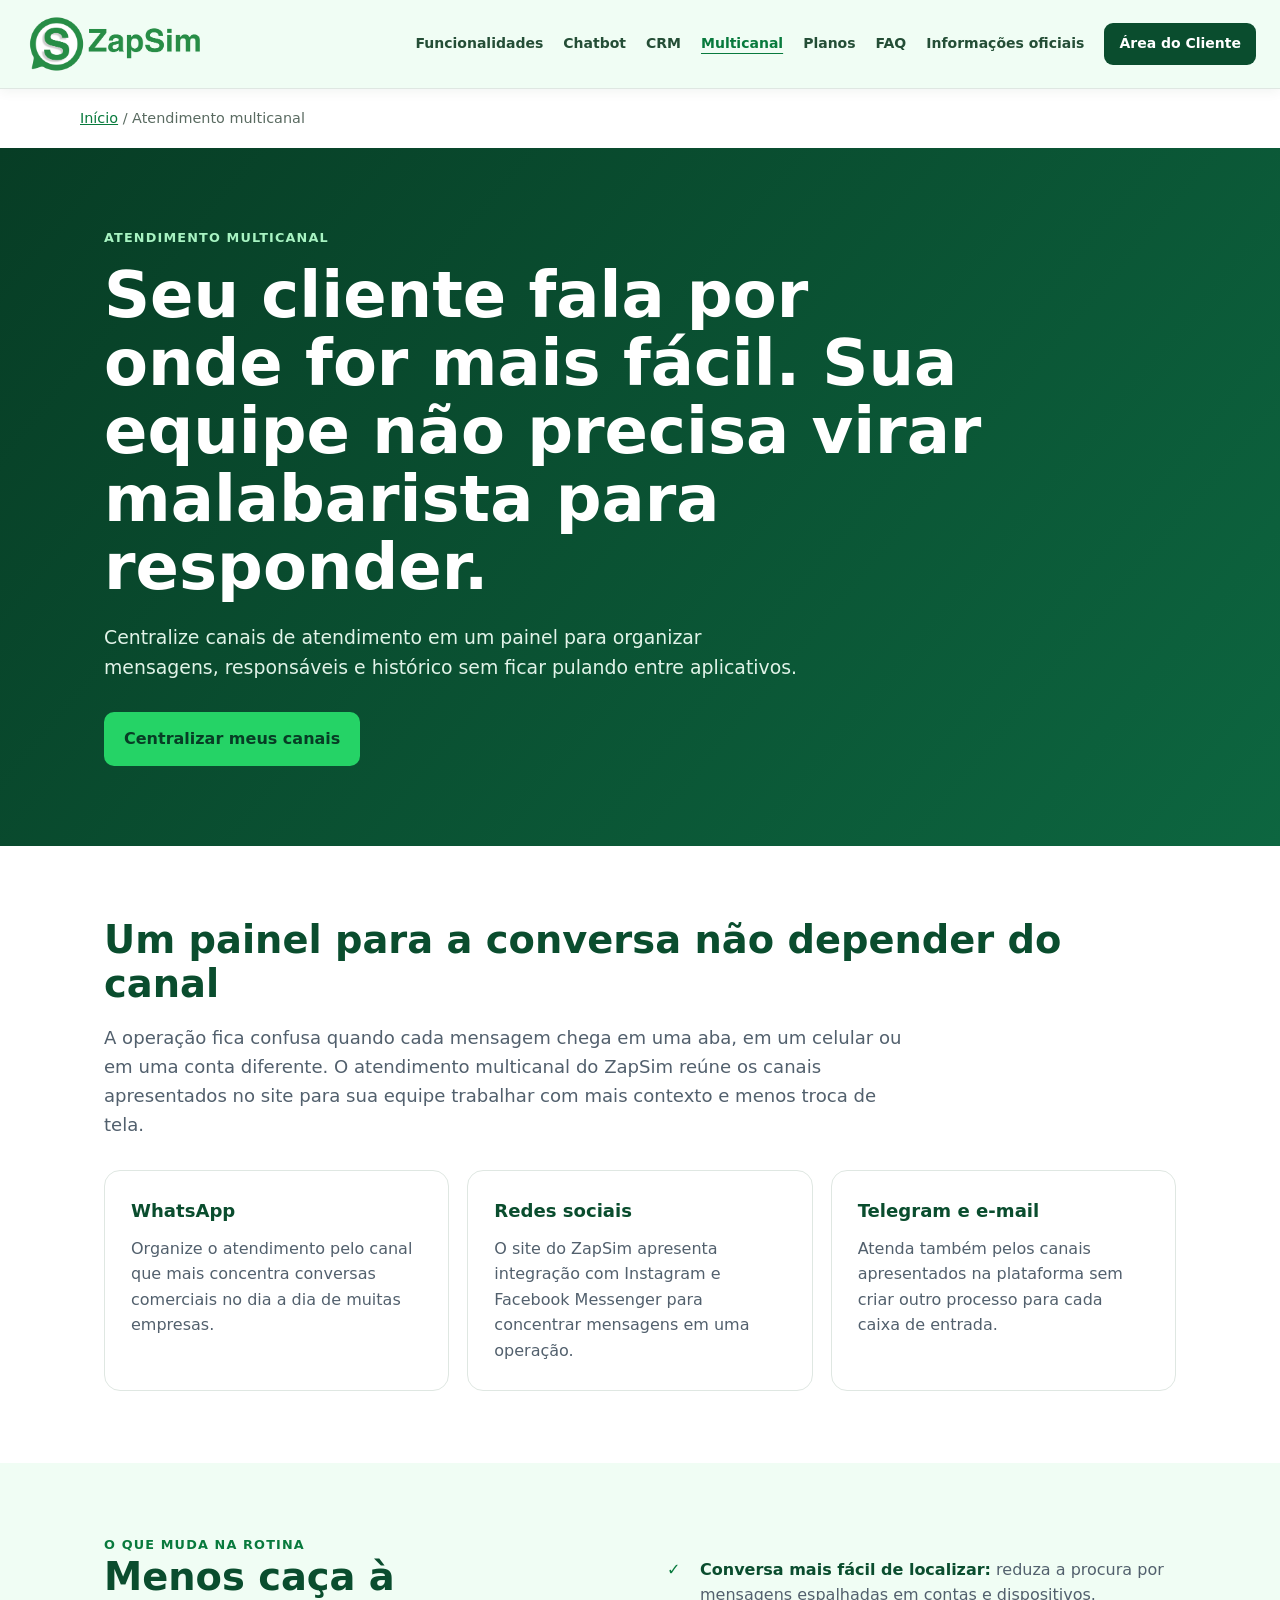
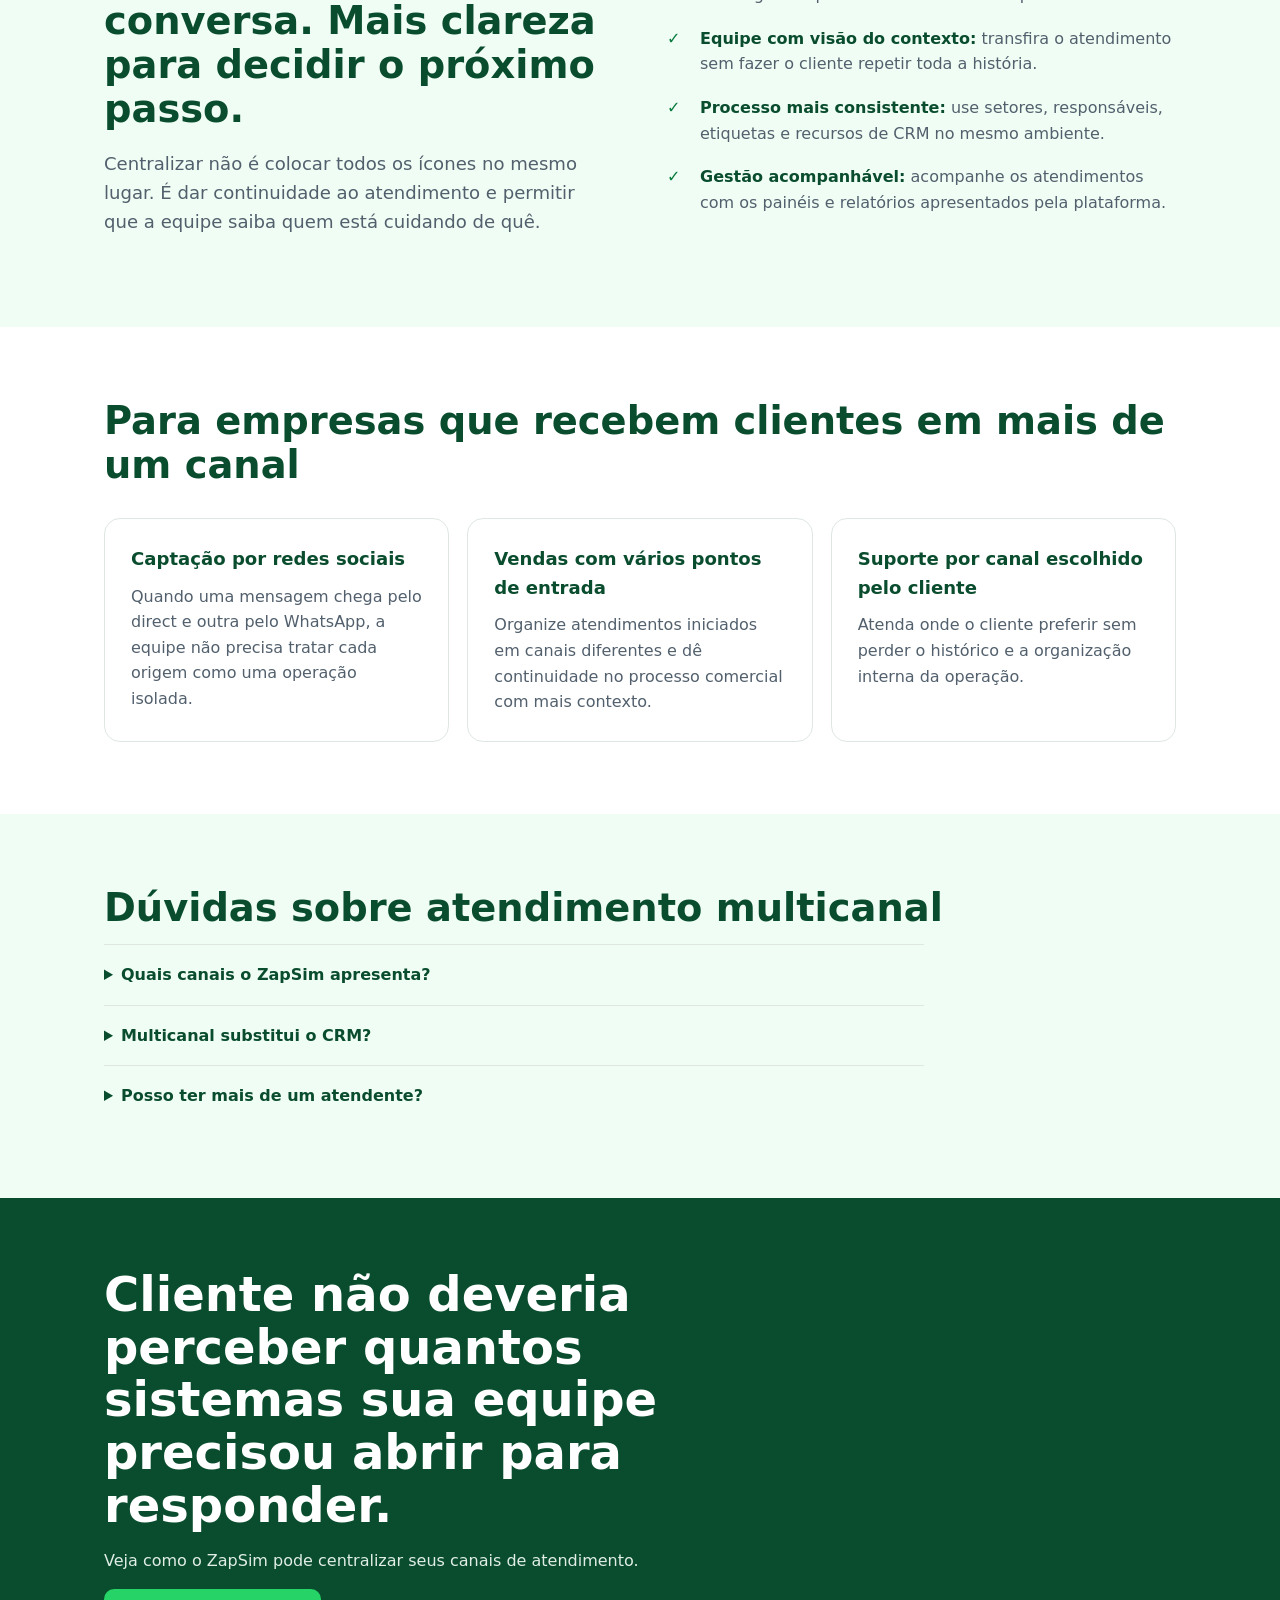
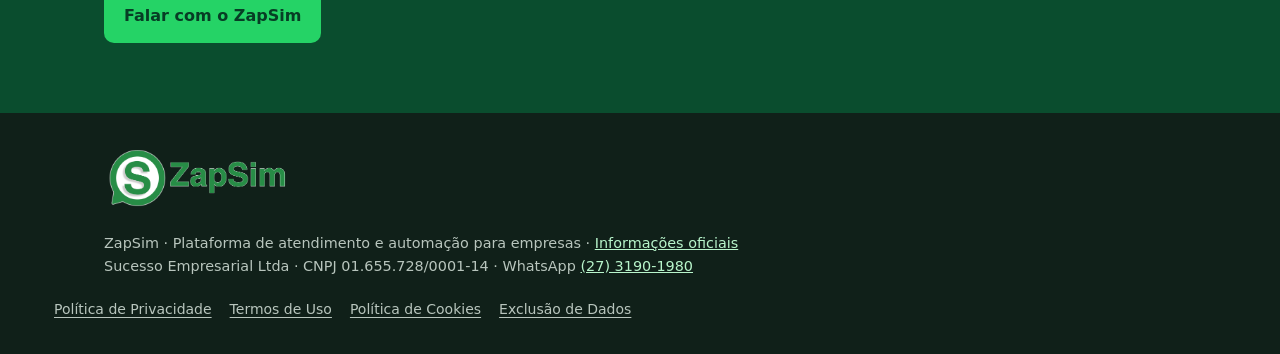
==== commit 437f2b92: "seo: CNPJ e contato no rodapé, taxID no schema, sitemap completo, 404 real" ====
--- a/atendimento-multicanal/index.html
+++ b/atendimento-multicanal/index.html
@@ -1 +1 @@
-<!DOCTYPE html><html lang="pt-BR"><head><meta charset="UTF-8"><meta name="viewport" content="width=device-width,initial-scale=1"><title>Atendimento multicanal em um só painel | ZapSim</title><meta name="description" content="Centralize WhatsApp, Instagram, Facebook Messenger, Telegram e e-mail em um painel de atendimento multicanal do ZapSim."><meta name="robots" content="index, follow"><link rel="canonical" href="https://zapsim.com/atendimento-multicanal/"><meta property="og:type" content="website"><meta property="og:url" content="https://zapsim.com/atendimento-multicanal/"><meta property="og:site_name" content="ZapSim"><meta property="og:title" content="Atendimento multicanal em um só painel | ZapSim"><meta property="og:description" content="Organize mensagens de vários canais sem fazer sua equipe pular entre abas."><meta property="og:image" content="https://zapsim.com/brand/zapsim-square.png"><style>:root{--g:#0a4d2e;--a:#25d366;--i:#17202a;--m:#52606d;--s:#f0fdf4;--l:#dfe7e2}*{box-sizing:border-box}body{margin:0;color:var(--i);font-family:Inter,ui-sans-serif,system-ui,-apple-system,"Segoe UI",sans-serif;line-height:1.6}a{color:inherit}.w{max-width:1120px;margin:auto;padding:0 24px}.top{background:#fff;border-bottom:1px solid var(--l)}.top .w{height:72px;display:flex;align-items:center;justify-content:space-between;gap:18px}.brand{display:flex;align-items:center;gap:10px;text-decoration:none;font-size:1.3rem;font-weight:800;color:var(--g)}.brand img{width:38px;height:38px}.nav{display:flex;gap:21px;align-items:center;font-size:.92rem;font-weight:650}.nav a{text-decoration:none;color:#244}.nav .cta{background:var(--g);color:#fff;padding:10px 15px;border-radius:9px}.crumb{font-size:.9rem;color:#5a6b61;padding:18px 0}.crumb a{color:#087a3d}.hero{background:linear-gradient(130deg,#073d25,#0d6640);color:#fff;padding:80px 0}.eye{color:#a7f3c2;font-size:.8rem;font-weight:800;letter-spacing:.09em;text-transform:uppercase}.hero h1{font-size:clamp(2.25rem,5vw,4.2rem);line-height:1.06;max-width:900px;margin:14px 0 20px}.hero p{max-width:700px;font-size:1.18rem;color:#e1f3e8;margin-bottom:30px}.btn{display:inline-block;background:var(--a);color:#073d25;text-decoration:none;font-weight:800;padding:14px 20px;border-radius:10px}.sec{padding:72px 0}.sec h2{color:var(--g);font-size:clamp(1.7rem,3vw,2.55rem);line-height:1.15;margin:0 0 14px}.intro{font-size:1.13rem;color:var(--m);max-width:810px}.grid{display:grid;grid-template-columns:repeat(3,1fr);gap:18px;margin-top:30px}.card{border:1px solid var(--l);border-radius:16px;padding:26px;background:#fff}.card h3{font-size:1.13rem;color:var(--g);margin:0 0 10px}.card p{margin:0;color:var(--m)}.soft{background:var(--s)}.two{display:grid;grid-template-columns:1fr 1fr;gap:54px;align-items:start}.list{padding:0;margin:22px 0;list-style:none}.list li{padding:0 0 18px 33px;position:relative;color:var(--m)}.list li:before{content:'✓';position:absolute;left:0;color:#087a3d;font-weight:850}.list strong{color:var(--g)}.faq{max-width:820px}.faq details{border-top:1px solid var(--l);padding:17px 0}.faq summary{cursor:pointer;font-weight:750;color:var(--g)}.faq p{color:var(--m);margin:10px 0 0}.bottom{background:var(--g);color:#fff;padding:70px 0}.bottom h2{font-size:clamp(1.8rem,4vw,3rem);line-height:1.1;max-width:720px;margin:0 0 15px}.bottom p{color:#e0eee6;max-width:650px}.foot{background:#102019;color:#b8c5bd;padding:34px 0;font-size:.9rem}.foot a{color:#b8f5cb}@media(max-width:760px){.nav a:not(.cta){display:none}.hero{padding:58px 0}.sec{padding:52px 0}.grid,.two{grid-template-columns:1fr;gap:22px}.w{padding:0 18px}}</style><script type="application/ld+json">{"@context":"https://schema.org","@graph":[{"@type":"Organization","@id":"https://zapsim.com/#organization","name":"ZapSim","url":"https://zapsim.com/","logo":"https://zapsim.com/brand/zapsim-square.png","contactPoint":{"@type":"ContactPoint","telephone":"+55-27-3190-1980","contactType":"customer service","availableLanguage":"pt-BR"}},{"@type":"Service","name":"Atendimento multicanal","provider":{"@id":"https://zapsim.com/#organization"},"url":"https://zapsim.com/atendimento-multicanal/","description":"Centralização do atendimento de canais como WhatsApp, Instagram, Facebook Messenger, Telegram e e-mail em um painel."},{"@type":"BreadcrumbList","itemListElement":[{"@type":"ListItem","position":1,"name":"Início","item":"https://zapsim.com/"},{"@type":"ListItem","position":2,"name":"Atendimento multicanal","item":"https://zapsim.com/atendimento-multicanal/"}]}]}</script><link rel="stylesheet" href="/site-chrome.css"><link rel="icon" type="image/png" href="/brand/zapsim-icon.png"><link rel="apple-touch-icon" href="/brand/zapsim-icon.png"></head><body><header class="site-header"><div class="site-bar"><a class="site-brand" href="/" aria-label="ZapSim — início"><img src="/brand/zapsim-horizontal.png" alt="ZapSim" width="1080" height="350"></a><nav class="site-navigation" aria-label="Navegação principal"><a href="/#funcionalidades">Funcionalidades</a><a href="/chatbot-whatsapp/">Chatbot</a><a href="/crm-whatsapp/">CRM</a><a href="/atendimento-multicanal/" aria-current="page">Multicanal</a><a href="/planos/">Planos</a><a href="/#faq">FAQ</a><a href="/informacoes-oficiais/">Informações oficiais</a><a class="site-client" href="https://meu.zapsim.app/" target="_blank" rel="noopener">Área do Cliente</a></nav><details class="site-menu"><summary>Menu</summary><nav class="site-navigation" aria-label="Navegação móvel"><a href="/#funcionalidades">Funcionalidades</a><a href="/chatbot-whatsapp/">Chatbot</a><a href="/crm-whatsapp/">CRM</a><a href="/atendimento-multicanal/" aria-current="page">Multicanal</a><a href="/planos/">Planos</a><a href="/#faq">FAQ</a><a href="/informacoes-oficiais/">Informações oficiais</a><a class="site-client" href="https://meu.zapsim.app/" target="_blank" rel="noopener">Área do Cliente</a></nav></details></div></header><main><div class="w crumb"><a href="/">Início</a> / Atendimento multicanal</div><section class="hero"><div class="w"><div class="eye">Atendimento multicanal</div><h1>Seu cliente fala por onde for mais fácil. Sua equipe não precisa virar malabarista para responder.</h1><p>Centralize canais de atendimento em um painel para organizar mensagens, responsáveis e histórico sem ficar pulando entre aplicativos.</p><a class="btn" href="https://wa.me/552731901980">Centralizar meus canais</a></div></section><section class="sec"><div class="w"><h2>Um painel para a conversa não depender do canal</h2><p class="intro">A operação fica confusa quando cada mensagem chega em uma aba, em um celular ou em uma conta diferente. O atendimento multicanal do ZapSim reúne os canais apresentados no site para sua equipe trabalhar com mais contexto e menos troca de tela.</p><div class="grid"><article class="card"><h3>WhatsApp</h3><p>Organize o atendimento pelo canal que mais concentra conversas comerciais no dia a dia de muitas empresas.</p></article><article class="card"><h3>Redes sociais</h3><p>O site do ZapSim apresenta integração com Instagram e Facebook Messenger para concentrar mensagens em uma operação.</p></article><article class="card"><h3>Telegram e e-mail</h3><p>Atenda também pelos canais apresentados na plataforma sem criar outro processo para cada caixa de entrada.</p></article></div></div></section><section class="sec soft"><div class="w two"><div><div class="eye" style="color:#087a3d">O que muda na rotina</div><h2>Menos caça à conversa. Mais clareza para decidir o próximo passo.</h2><p class="intro">Centralizar não é colocar todos os ícones no mesmo lugar. É dar continuidade ao atendimento e permitir que a equipe saiba quem está cuidando de quê.</p></div><ul class="list"><li><strong>Conversa mais fácil de localizar:</strong> reduza a procura por mensagens espalhadas em contas e dispositivos.</li><li><strong>Equipe com visão do contexto:</strong> transfira o atendimento sem fazer o cliente repetir toda a história.</li><li><strong>Processo mais consistente:</strong> use setores, responsáveis, etiquetas e recursos de CRM no mesmo ambiente.</li><li><strong>Gestão acompanhável:</strong> acompanhe os atendimentos com os painéis e relatórios apresentados pela plataforma.</li></ul></div></section><section class="sec"><div class="w"><h2>Para empresas que recebem clientes em mais de um canal</h2><div class="grid"><article class="card"><h3>Captação por redes sociais</h3><p>Quando uma mensagem chega pelo direct e outra pelo WhatsApp, a equipe não precisa tratar cada origem como uma operação isolada.</p></article><article class="card"><h3>Vendas com vários pontos de entrada</h3><p>Organize atendimentos iniciados em canais diferentes e dê continuidade no processo comercial com mais contexto.</p></article><article class="card"><h3>Suporte por canal escolhido pelo cliente</h3><p>Atenda onde o cliente preferir sem perder o histórico e a organização interna da operação.</p></article></div></div></section><section class="sec soft"><div class="w"><h2>Dúvidas sobre atendimento multicanal</h2><div class="faq"><details><summary>Quais canais o ZapSim apresenta?</summary><p>O site do ZapSim apresenta WhatsApp, Instagram, Facebook Messenger, Telegram e e-mail em um único inbox.</p></details><details><summary>Multicanal substitui o CRM?</summary><p>Não. Os recursos se complementam: o atendimento multicanal centraliza as mensagens e o CRM ajuda a organizar contatos, etapas e acompanhamento.</p></details><details><summary>Posso ter mais de um atendente?</summary><p>O ZapSim apresenta recursos de múltiplos atendentes, setores e transferências para organizar a operação da equipe.</p></details></div></div></section><section class="bottom"><div class="w"><h2>Cliente não deveria perceber quantos sistemas sua equipe precisou abrir para responder.</h2><p>Veja como o ZapSim pode centralizar seus canais de atendimento.</p><a class="btn" href="https://wa.me/552731901980">Falar com o ZapSim</a></div></section></main><footer class="foot"><div class="w"><a href="/" class="site-footer-brand"><img src="/brand/zapsim-horizontal.png" alt="ZapSim" width="1080" height="350"></a><br>ZapSim · Plataforma de atendimento e automação para empresas · <a href="/informacoes-oficiais/">Informações oficiais</a></div><nav class="site-legal-links" aria-label="Documentos legais"><a href="/privacidade/">Política de Privacidade</a><a href="/termos/">Termos de Uso</a><a href="/cookies/">Política de Cookies</a><a href="/exclusao-de-dados/">Exclusão de Dados</a></nav></footer></body></html>+<!DOCTYPE html><html lang="pt-BR"><head><meta charset="UTF-8"><meta name="viewport" content="width=device-width,initial-scale=1"><title>Atendimento multicanal em um só painel | ZapSim</title><meta name="description" content="Centralize WhatsApp, Instagram, Facebook Messenger, Telegram e e-mail em um painel de atendimento multicanal do ZapSim."><meta name="robots" content="index, follow"><link rel="canonical" href="https://zapsim.com/atendimento-multicanal/"><meta property="og:type" content="website"><meta property="og:url" content="https://zapsim.com/atendimento-multicanal/"><meta property="og:site_name" content="ZapSim"><meta property="og:title" content="Atendimento multicanal em um só painel | ZapSim"><meta property="og:description" content="Organize mensagens de vários canais sem fazer sua equipe pular entre abas."><meta property="og:image" content="https://zapsim.com/brand/zapsim-square.png"><style>:root{--g:#0a4d2e;--a:#25d366;--i:#17202a;--m:#52606d;--s:#f0fdf4;--l:#dfe7e2}*{box-sizing:border-box}body{margin:0;color:var(--i);font-family:Inter,ui-sans-serif,system-ui,-apple-system,"Segoe UI",sans-serif;line-height:1.6}a{color:inherit}.w{max-width:1120px;margin:auto;padding:0 24px}.top{background:#fff;border-bottom:1px solid var(--l)}.top .w{height:72px;display:flex;align-items:center;justify-content:space-between;gap:18px}.brand{display:flex;align-items:center;gap:10px;text-decoration:none;font-size:1.3rem;font-weight:800;color:var(--g)}.brand img{width:38px;height:38px}.nav{display:flex;gap:21px;align-items:center;font-size:.92rem;font-weight:650}.nav a{text-decoration:none;color:#244}.nav .cta{background:var(--g);color:#fff;padding:10px 15px;border-radius:9px}.crumb{font-size:.9rem;color:#5a6b61;padding:18px 0}.crumb a{color:#087a3d}.hero{background:linear-gradient(130deg,#073d25,#0d6640);color:#fff;padding:80px 0}.eye{color:#a7f3c2;font-size:.8rem;font-weight:800;letter-spacing:.09em;text-transform:uppercase}.hero h1{font-size:clamp(2.25rem,5vw,4.2rem);line-height:1.06;max-width:900px;margin:14px 0 20px}.hero p{max-width:700px;font-size:1.18rem;color:#e1f3e8;margin-bottom:30px}.btn{display:inline-block;background:var(--a);color:#073d25;text-decoration:none;font-weight:800;padding:14px 20px;border-radius:10px}.sec{padding:72px 0}.sec h2{color:var(--g);font-size:clamp(1.7rem,3vw,2.55rem);line-height:1.15;margin:0 0 14px}.intro{font-size:1.13rem;color:var(--m);max-width:810px}.grid{display:grid;grid-template-columns:repeat(3,1fr);gap:18px;margin-top:30px}.card{border:1px solid var(--l);border-radius:16px;padding:26px;background:#fff}.card h3{font-size:1.13rem;color:var(--g);margin:0 0 10px}.card p{margin:0;color:var(--m)}.soft{background:var(--s)}.two{display:grid;grid-template-columns:1fr 1fr;gap:54px;align-items:start}.list{padding:0;margin:22px 0;list-style:none}.list li{padding:0 0 18px 33px;position:relative;color:var(--m)}.list li:before{content:'✓';position:absolute;left:0;color:#087a3d;font-weight:850}.list strong{color:var(--g)}.faq{max-width:820px}.faq details{border-top:1px solid var(--l);padding:17px 0}.faq summary{cursor:pointer;font-weight:750;color:var(--g)}.faq p{color:var(--m);margin:10px 0 0}.bottom{background:var(--g);color:#fff;padding:70px 0}.bottom h2{font-size:clamp(1.8rem,4vw,3rem);line-height:1.1;max-width:720px;margin:0 0 15px}.bottom p{color:#e0eee6;max-width:650px}.foot{background:#102019;color:#b8c5bd;padding:34px 0;font-size:.9rem}.foot a{color:#b8f5cb}@media(max-width:760px){.nav a:not(.cta){display:none}.hero{padding:58px 0}.sec{padding:52px 0}.grid,.two{grid-template-columns:1fr;gap:22px}.w{padding:0 18px}}</style><script type="application/ld+json">{"@context":"https://schema.org","@graph":[{"@type":"Organization","@id":"https://zapsim.com/#organization","name":"ZapSim","url":"https://zapsim.com/","logo":"https://zapsim.com/brand/zapsim-square.png","contactPoint":{"@type":"ContactPoint","telephone":"+55-27-3190-1980","contactType":"customer service","availableLanguage":"pt-BR"},"legalName":"Sucesso Empresarial Ltda","taxID":"01.655.728/0001-14"},{"@type":"Service","name":"Atendimento multicanal","provider":{"@id":"https://zapsim.com/#organization"},"url":"https://zapsim.com/atendimento-multicanal/","description":"Centralização do atendimento de canais como WhatsApp, Instagram, Facebook Messenger, Telegram e e-mail em um painel."},{"@type":"BreadcrumbList","itemListElement":[{"@type":"ListItem","position":1,"name":"Início","item":"https://zapsim.com/"},{"@type":"ListItem","position":2,"name":"Atendimento multicanal","item":"https://zapsim.com/atendimento-multicanal/"}]}]}</script><link rel="stylesheet" href="/site-chrome.css?v=20261012-legal"><link rel="icon" type="image/png" href="/brand/zapsim-icon.png"><link rel="apple-touch-icon" href="/brand/zapsim-icon.png"></head><body><header class="site-header"><div class="site-bar"><a class="site-brand" href="/" aria-label="ZapSim — início"><img src="/brand/zapsim-horizontal.png" alt="ZapSim" width="1080" height="350"></a><nav class="site-navigation" aria-label="Navegação principal"><a href="/#funcionalidades">Funcionalidades</a><a href="/chatbot-whatsapp/">Chatbot</a><a href="/crm-whatsapp/">CRM</a><a href="/atendimento-multicanal/" aria-current="page">Multicanal</a><a href="/planos/">Planos</a><a href="/#faq">FAQ</a><a href="/informacoes-oficiais/">Informações oficiais</a><a class="site-client" href="https://meu.zapsim.app/" target="_blank" rel="noopener">Área do Cliente</a></nav><details class="site-menu"><summary>Menu</summary><nav class="site-navigation" aria-label="Navegação móvel"><a href="/#funcionalidades">Funcionalidades</a><a href="/chatbot-whatsapp/">Chatbot</a><a href="/crm-whatsapp/">CRM</a><a href="/atendimento-multicanal/" aria-current="page">Multicanal</a><a href="/planos/">Planos</a><a href="/#faq">FAQ</a><a href="/informacoes-oficiais/">Informações oficiais</a><a class="site-client" href="https://meu.zapsim.app/" target="_blank" rel="noopener">Área do Cliente</a></nav></details></div></header><main><div class="w crumb"><a href="/">Início</a> / Atendimento multicanal</div><section class="hero"><div class="w"><div class="eye">Atendimento multicanal</div><h1>Seu cliente fala por onde for mais fácil. Sua equipe não precisa virar malabarista para responder.</h1><p>Centralize canais de atendimento em um painel para organizar mensagens, responsáveis e histórico sem ficar pulando entre aplicativos.</p><a class="btn" href="https://wa.me/552731901980">Centralizar meus canais</a></div></section><section class="sec"><div class="w"><h2>Um painel para a conversa não depender do canal</h2><p class="intro">A operação fica confusa quando cada mensagem chega em uma aba, em um celular ou em uma conta diferente. O atendimento multicanal do ZapSim reúne os canais apresentados no site para sua equipe trabalhar com mais contexto e menos troca de tela.</p><div class="grid"><article class="card"><h3>WhatsApp</h3><p>Organize o atendimento pelo canal que mais concentra conversas comerciais no dia a dia de muitas empresas.</p></article><article class="card"><h3>Redes sociais</h3><p>O site do ZapSim apresenta integração com Instagram e Facebook Messenger para concentrar mensagens em uma operação.</p></article><article class="card"><h3>Telegram e e-mail</h3><p>Atenda também pelos canais apresentados na plataforma sem criar outro processo para cada caixa de entrada.</p></article></div></div></section><section class="sec soft"><div class="w two"><div><div class="eye" style="color:#087a3d">O que muda na rotina</div><h2>Menos caça à conversa. Mais clareza para decidir o próximo passo.</h2><p class="intro">Centralizar não é colocar todos os ícones no mesmo lugar. É dar continuidade ao atendimento e permitir que a equipe saiba quem está cuidando de quê.</p></div><ul class="list"><li><strong>Conversa mais fácil de localizar:</strong> reduza a procura por mensagens espalhadas em contas e dispositivos.</li><li><strong>Equipe com visão do contexto:</strong> transfira o atendimento sem fazer o cliente repetir toda a história.</li><li><strong>Processo mais consistente:</strong> use setores, responsáveis, etiquetas e recursos de CRM no mesmo ambiente.</li><li><strong>Gestão acompanhável:</strong> acompanhe os atendimentos com os painéis e relatórios apresentados pela plataforma.</li></ul></div></section><section class="sec"><div class="w"><h2>Para empresas que recebem clientes em mais de um canal</h2><div class="grid"><article class="card"><h3>Captação por redes sociais</h3><p>Quando uma mensagem chega pelo direct e outra pelo WhatsApp, a equipe não precisa tratar cada origem como uma operação isolada.</p></article><article class="card"><h3>Vendas com vários pontos de entrada</h3><p>Organize atendimentos iniciados em canais diferentes e dê continuidade no processo comercial com mais contexto.</p></article><article class="card"><h3>Suporte por canal escolhido pelo cliente</h3><p>Atenda onde o cliente preferir sem perder o histórico e a organização interna da operação.</p></article></div></div></section><section class="sec soft"><div class="w"><h2>Dúvidas sobre atendimento multicanal</h2><div class="faq"><details><summary>Quais canais o ZapSim apresenta?</summary><p>O site do ZapSim apresenta WhatsApp, Instagram, Facebook Messenger, Telegram e e-mail em um único inbox.</p></details><details><summary>Multicanal substitui o CRM?</summary><p>Não. Os recursos se complementam: o atendimento multicanal centraliza as mensagens e o CRM ajuda a organizar contatos, etapas e acompanhamento.</p></details><details><summary>Posso ter mais de um atendente?</summary><p>O ZapSim apresenta recursos de múltiplos atendentes, setores e transferências para organizar a operação da equipe.</p></details></div></div></section><section class="bottom"><div class="w"><h2>Cliente não deveria perceber quantos sistemas sua equipe precisou abrir para responder.</h2><p>Veja como o ZapSim pode centralizar seus canais de atendimento.</p><a class="btn" href="https://wa.me/552731901980">Falar com o ZapSim</a></div></section></main><footer class="foot"><div class="w"><a href="/" class="site-footer-brand"><img src="/brand/zapsim-horizontal.png" alt="ZapSim" width="1080" height="350"></a><br>ZapSim · Plataforma de atendimento e automação para empresas · <a href="/informacoes-oficiais/">Informações oficiais</a><br>Sucesso Empresarial Ltda · CNPJ 01.655.728/0001-14 · WhatsApp <a href="https://wa.me/552731901980">(27) 3190-1980</a></div><nav class="site-legal-links" aria-label="Documentos legais"><a href="/privacidade/">Política de Privacidade</a><a href="/termos/">Termos de Uso</a><a href="/cookies/">Política de Cookies</a><a href="/exclusao-de-dados/">Exclusão de Dados</a></nav></footer></body></html>
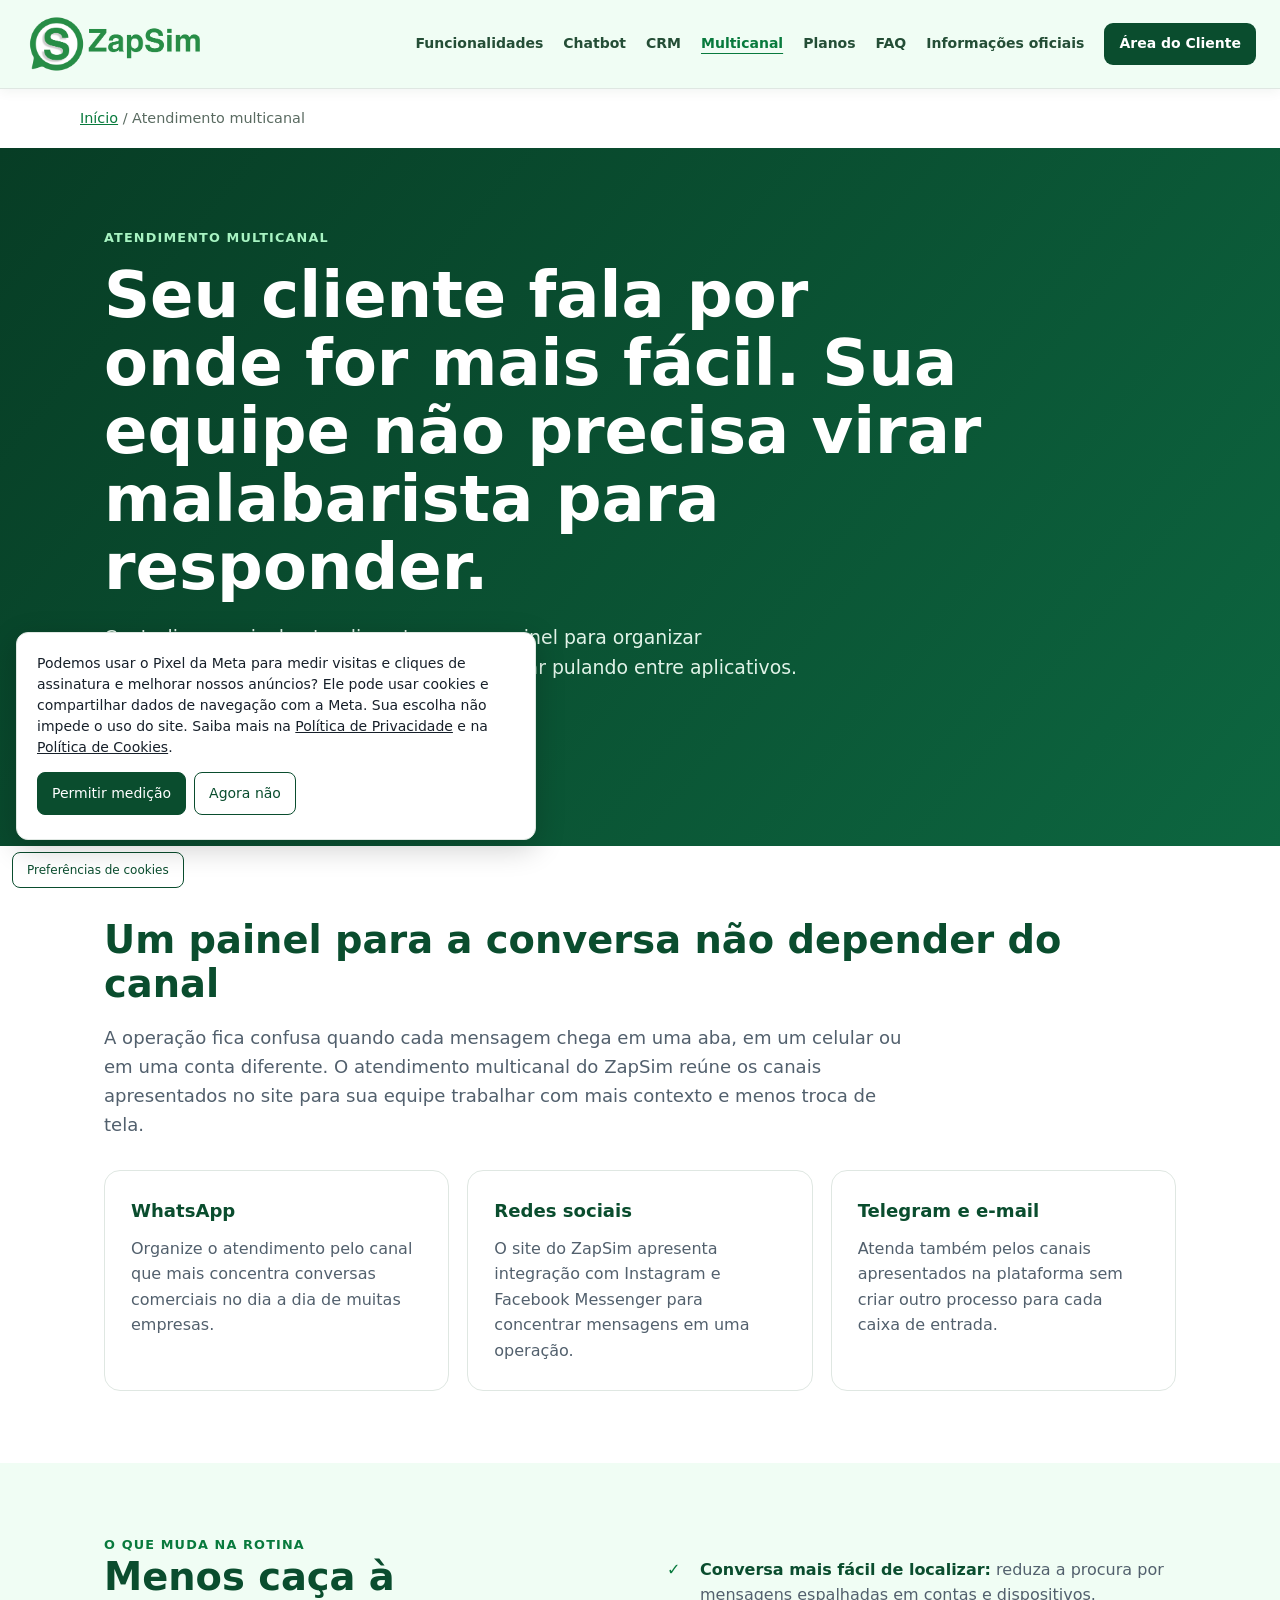
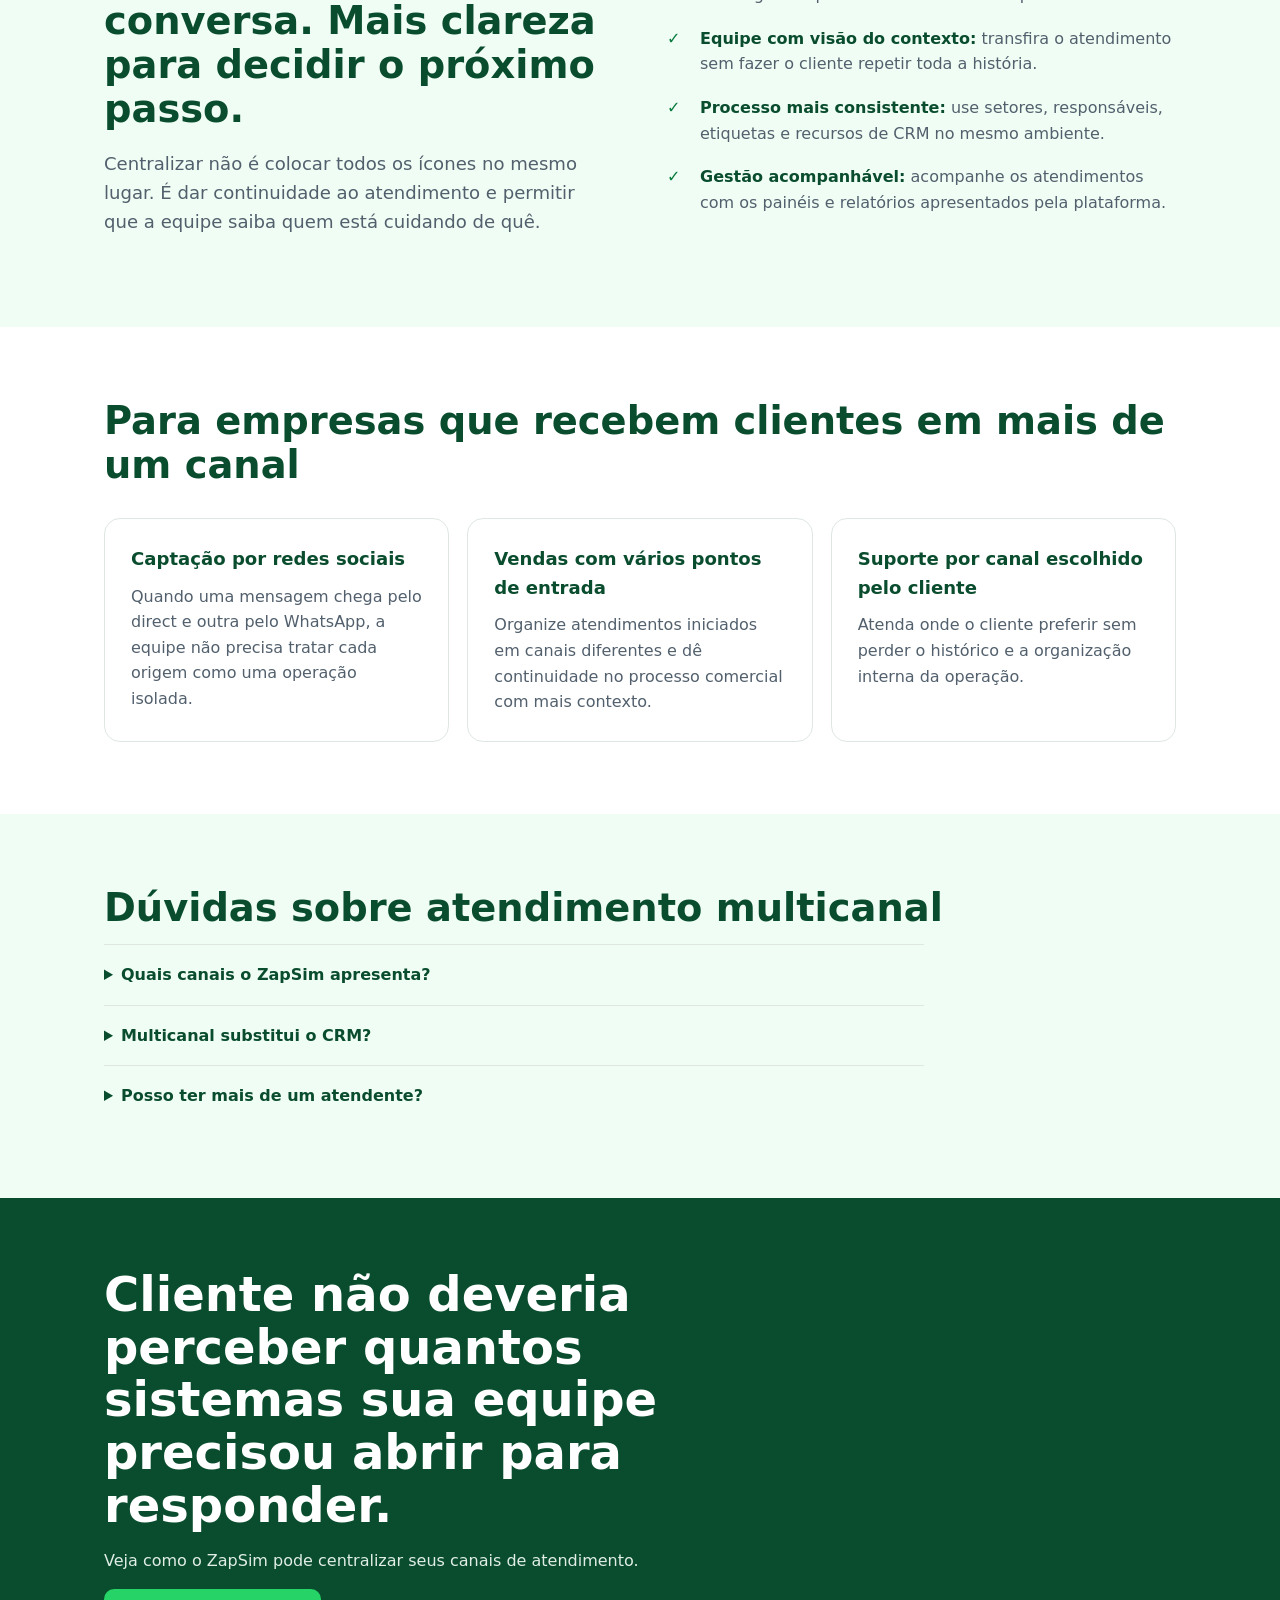
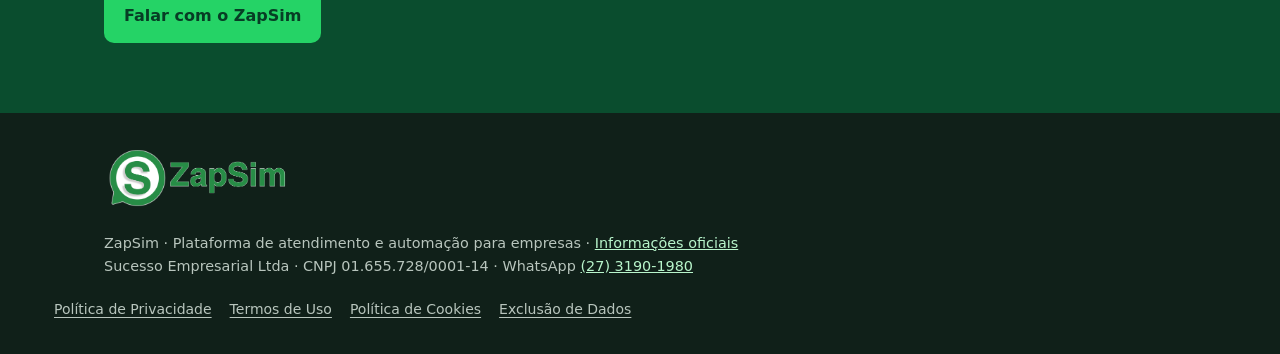
==== commit 589aa001: "feat(analytics): add consented GA4 to ZapSim" ====
--- a/atendimento-multicanal/index.html
+++ b/atendimento-multicanal/index.html
@@ -1 +1 @@
-<!DOCTYPE html><html lang="pt-BR"><head><meta charset="UTF-8"><meta name="viewport" content="width=device-width,initial-scale=1"><title>Atendimento multicanal em um só painel | ZapSim</title><meta name="description" content="Centralize WhatsApp, Instagram, Facebook Messenger, Telegram e e-mail em um painel de atendimento multicanal do ZapSim."><meta name="robots" content="index, follow"><link rel="canonical" href="https://zapsim.com/atendimento-multicanal/"><meta property="og:type" content="website"><meta property="og:url" content="https://zapsim.com/atendimento-multicanal/"><meta property="og:site_name" content="ZapSim"><meta property="og:title" content="Atendimento multicanal em um só painel | ZapSim"><meta property="og:description" content="Organize mensagens de vários canais sem fazer sua equipe pular entre abas."><meta property="og:image" content="https://zapsim.com/brand/zapsim-square.png"><style>:root{--g:#0a4d2e;--a:#25d366;--i:#17202a;--m:#52606d;--s:#f0fdf4;--l:#dfe7e2}*{box-sizing:border-box}body{margin:0;color:var(--i);font-family:Inter,ui-sans-serif,system-ui,-apple-system,"Segoe UI",sans-serif;line-height:1.6}a{color:inherit}.w{max-width:1120px;margin:auto;padding:0 24px}.top{background:#fff;border-bottom:1px solid var(--l)}.top .w{height:72px;display:flex;align-items:center;justify-content:space-between;gap:18px}.brand{display:flex;align-items:center;gap:10px;text-decoration:none;font-size:1.3rem;font-weight:800;color:var(--g)}.brand img{width:38px;height:38px}.nav{display:flex;gap:21px;align-items:center;font-size:.92rem;font-weight:650}.nav a{text-decoration:none;color:#244}.nav .cta{background:var(--g);color:#fff;padding:10px 15px;border-radius:9px}.crumb{font-size:.9rem;color:#5a6b61;padding:18px 0}.crumb a{color:#087a3d}.hero{background:linear-gradient(130deg,#073d25,#0d6640);color:#fff;padding:80px 0}.eye{color:#a7f3c2;font-size:.8rem;font-weight:800;letter-spacing:.09em;text-transform:uppercase}.hero h1{font-size:clamp(2.25rem,5vw,4.2rem);line-height:1.06;max-width:900px;margin:14px 0 20px}.hero p{max-width:700px;font-size:1.18rem;color:#e1f3e8;margin-bottom:30px}.btn{display:inline-block;background:var(--a);color:#073d25;text-decoration:none;font-weight:800;padding:14px 20px;border-radius:10px}.sec{padding:72px 0}.sec h2{color:var(--g);font-size:clamp(1.7rem,3vw,2.55rem);line-height:1.15;margin:0 0 14px}.intro{font-size:1.13rem;color:var(--m);max-width:810px}.grid{display:grid;grid-template-columns:repeat(3,1fr);gap:18px;margin-top:30px}.card{border:1px solid var(--l);border-radius:16px;padding:26px;background:#fff}.card h3{font-size:1.13rem;color:var(--g);margin:0 0 10px}.card p{margin:0;color:var(--m)}.soft{background:var(--s)}.two{display:grid;grid-template-columns:1fr 1fr;gap:54px;align-items:start}.list{padding:0;margin:22px 0;list-style:none}.list li{padding:0 0 18px 33px;position:relative;color:var(--m)}.list li:before{content:'✓';position:absolute;left:0;color:#087a3d;font-weight:850}.list strong{color:var(--g)}.faq{max-width:820px}.faq details{border-top:1px solid var(--l);padding:17px 0}.faq summary{cursor:pointer;font-weight:750;color:var(--g)}.faq p{color:var(--m);margin:10px 0 0}.bottom{background:var(--g);color:#fff;padding:70px 0}.bottom h2{font-size:clamp(1.8rem,4vw,3rem);line-height:1.1;max-width:720px;margin:0 0 15px}.bottom p{color:#e0eee6;max-width:650px}.foot{background:#102019;color:#b8c5bd;padding:34px 0;font-size:.9rem}.foot a{color:#b8f5cb}@media(max-width:760px){.nav a:not(.cta){display:none}.hero{padding:58px 0}.sec{padding:52px 0}.grid,.two{grid-template-columns:1fr;gap:22px}.w{padding:0 18px}}</style><script type="application/ld+json">{"@context":"https://schema.org","@graph":[{"@type":"Organization","@id":"https://zapsim.com/#organization","name":"ZapSim","url":"https://zapsim.com/","logo":"https://zapsim.com/brand/zapsim-square.png","contactPoint":{"@type":"ContactPoint","telephone":"+55-27-3190-1980","contactType":"customer service","availableLanguage":"pt-BR"},"legalName":"Sucesso Empresarial Ltda","taxID":"01.655.728/0001-14"},{"@type":"Service","name":"Atendimento multicanal","provider":{"@id":"https://zapsim.com/#organization"},"url":"https://zapsim.com/atendimento-multicanal/","description":"Centralização do atendimento de canais como WhatsApp, Instagram, Facebook Messenger, Telegram e e-mail em um painel."},{"@type":"BreadcrumbList","itemListElement":[{"@type":"ListItem","position":1,"name":"Início","item":"https://zapsim.com/"},{"@type":"ListItem","position":2,"name":"Atendimento multicanal","item":"https://zapsim.com/atendimento-multicanal/"}]}]}</script><link rel="stylesheet" href="/site-chrome.css?v=20261012-legal"><link rel="icon" type="image/png" href="/brand/zapsim-icon.png"><link rel="apple-touch-icon" href="/brand/zapsim-icon.png"></head><body><header class="site-header"><div class="site-bar"><a class="site-brand" href="/" aria-label="ZapSim — início"><img src="/brand/zapsim-horizontal.png" alt="ZapSim" width="1080" height="350"></a><nav class="site-navigation" aria-label="Navegação principal"><a href="/#funcionalidades">Funcionalidades</a><a href="/chatbot-whatsapp/">Chatbot</a><a href="/crm-whatsapp/">CRM</a><a href="/atendimento-multicanal/" aria-current="page">Multicanal</a><a href="/planos/">Planos</a><a href="/#faq">FAQ</a><a href="/informacoes-oficiais/">Informações oficiais</a><a class="site-client" href="https://meu.zapsim.app/" target="_blank" rel="noopener">Área do Cliente</a></nav><details class="site-menu"><summary>Menu</summary><nav class="site-navigation" aria-label="Navegação móvel"><a href="/#funcionalidades">Funcionalidades</a><a href="/chatbot-whatsapp/">Chatbot</a><a href="/crm-whatsapp/">CRM</a><a href="/atendimento-multicanal/" aria-current="page">Multicanal</a><a href="/planos/">Planos</a><a href="/#faq">FAQ</a><a href="/informacoes-oficiais/">Informações oficiais</a><a class="site-client" href="https://meu.zapsim.app/" target="_blank" rel="noopener">Área do Cliente</a></nav></details></div></header><main><div class="w crumb"><a href="/">Início</a> / Atendimento multicanal</div><section class="hero"><div class="w"><div class="eye">Atendimento multicanal</div><h1>Seu cliente fala por onde for mais fácil. Sua equipe não precisa virar malabarista para responder.</h1><p>Centralize canais de atendimento em um painel para organizar mensagens, responsáveis e histórico sem ficar pulando entre aplicativos.</p><a class="btn" href="https://wa.me/552731901980">Centralizar meus canais</a></div></section><section class="sec"><div class="w"><h2>Um painel para a conversa não depender do canal</h2><p class="intro">A operação fica confusa quando cada mensagem chega em uma aba, em um celular ou em uma conta diferente. O atendimento multicanal do ZapSim reúne os canais apresentados no site para sua equipe trabalhar com mais contexto e menos troca de tela.</p><div class="grid"><article class="card"><h3>WhatsApp</h3><p>Organize o atendimento pelo canal que mais concentra conversas comerciais no dia a dia de muitas empresas.</p></article><article class="card"><h3>Redes sociais</h3><p>O site do ZapSim apresenta integração com Instagram e Facebook Messenger para concentrar mensagens em uma operação.</p></article><article class="card"><h3>Telegram e e-mail</h3><p>Atenda também pelos canais apresentados na plataforma sem criar outro processo para cada caixa de entrada.</p></article></div></div></section><section class="sec soft"><div class="w two"><div><div class="eye" style="color:#087a3d">O que muda na rotina</div><h2>Menos caça à conversa. Mais clareza para decidir o próximo passo.</h2><p class="intro">Centralizar não é colocar todos os ícones no mesmo lugar. É dar continuidade ao atendimento e permitir que a equipe saiba quem está cuidando de quê.</p></div><ul class="list"><li><strong>Conversa mais fácil de localizar:</strong> reduza a procura por mensagens espalhadas em contas e dispositivos.</li><li><strong>Equipe com visão do contexto:</strong> transfira o atendimento sem fazer o cliente repetir toda a história.</li><li><strong>Processo mais consistente:</strong> use setores, responsáveis, etiquetas e recursos de CRM no mesmo ambiente.</li><li><strong>Gestão acompanhável:</strong> acompanhe os atendimentos com os painéis e relatórios apresentados pela plataforma.</li></ul></div></section><section class="sec"><div class="w"><h2>Para empresas que recebem clientes em mais de um canal</h2><div class="grid"><article class="card"><h3>Captação por redes sociais</h3><p>Quando uma mensagem chega pelo direct e outra pelo WhatsApp, a equipe não precisa tratar cada origem como uma operação isolada.</p></article><article class="card"><h3>Vendas com vários pontos de entrada</h3><p>Organize atendimentos iniciados em canais diferentes e dê continuidade no processo comercial com mais contexto.</p></article><article class="card"><h3>Suporte por canal escolhido pelo cliente</h3><p>Atenda onde o cliente preferir sem perder o histórico e a organização interna da operação.</p></article></div></div></section><section class="sec soft"><div class="w"><h2>Dúvidas sobre atendimento multicanal</h2><div class="faq"><details><summary>Quais canais o ZapSim apresenta?</summary><p>O site do ZapSim apresenta WhatsApp, Instagram, Facebook Messenger, Telegram e e-mail em um único inbox.</p></details><details><summary>Multicanal substitui o CRM?</summary><p>Não. Os recursos se complementam: o atendimento multicanal centraliza as mensagens e o CRM ajuda a organizar contatos, etapas e acompanhamento.</p></details><details><summary>Posso ter mais de um atendente?</summary><p>O ZapSim apresenta recursos de múltiplos atendentes, setores e transferências para organizar a operação da equipe.</p></details></div></div></section><section class="bottom"><div class="w"><h2>Cliente não deveria perceber quantos sistemas sua equipe precisou abrir para responder.</h2><p>Veja como o ZapSim pode centralizar seus canais de atendimento.</p><a class="btn" href="https://wa.me/552731901980">Falar com o ZapSim</a></div></section></main><footer class="foot"><div class="w"><a href="/" class="site-footer-brand"><img src="/brand/zapsim-horizontal.png" alt="ZapSim" width="1080" height="350"></a><br>ZapSim · Plataforma de atendimento e automação para empresas · <a href="/informacoes-oficiais/">Informações oficiais</a><br>Sucesso Empresarial Ltda · CNPJ 01.655.728/0001-14 · WhatsApp <a href="https://wa.me/552731901980">(27) 3190-1980</a></div><nav class="site-legal-links" aria-label="Documentos legais"><a href="/privacidade/">Política de Privacidade</a><a href="/termos/">Termos de Uso</a><a href="/cookies/">Política de Cookies</a><a href="/exclusao-de-dados/">Exclusão de Dados</a></nav></footer></body></html>+<!DOCTYPE html><html lang="pt-BR"><head><meta charset="UTF-8"><meta name="viewport" content="width=device-width,initial-scale=1"><title>Atendimento multicanal em um só painel | ZapSim</title><meta name="description" content="Centralize WhatsApp, Instagram, Facebook Messenger, Telegram e e-mail em um painel de atendimento multicanal do ZapSim."><meta name="robots" content="index, follow"><link rel="canonical" href="https://zapsim.com/atendimento-multicanal/"><meta property="og:type" content="website"><meta property="og:url" content="https://zapsim.com/atendimento-multicanal/"><meta property="og:site_name" content="ZapSim"><meta property="og:title" content="Atendimento multicanal em um só painel | ZapSim"><meta property="og:description" content="Organize mensagens de vários canais sem fazer sua equipe pular entre abas."><meta property="og:image" content="https://zapsim.com/brand/zapsim-square.png"><style>:root{--g:#0a4d2e;--a:#25d366;--i:#17202a;--m:#52606d;--s:#f0fdf4;--l:#dfe7e2}*{box-sizing:border-box}body{margin:0;color:var(--i);font-family:Inter,ui-sans-serif,system-ui,-apple-system,"Segoe UI",sans-serif;line-height:1.6}a{color:inherit}.w{max-width:1120px;margin:auto;padding:0 24px}.top{background:#fff;border-bottom:1px solid var(--l)}.top .w{height:72px;display:flex;align-items:center;justify-content:space-between;gap:18px}.brand{display:flex;align-items:center;gap:10px;text-decoration:none;font-size:1.3rem;font-weight:800;color:var(--g)}.brand img{width:38px;height:38px}.nav{display:flex;gap:21px;align-items:center;font-size:.92rem;font-weight:650}.nav a{text-decoration:none;color:#244}.nav .cta{background:var(--g);color:#fff;padding:10px 15px;border-radius:9px}.crumb{font-size:.9rem;color:#5a6b61;padding:18px 0}.crumb a{color:#087a3d}.hero{background:linear-gradient(130deg,#073d25,#0d6640);color:#fff;padding:80px 0}.eye{color:#a7f3c2;font-size:.8rem;font-weight:800;letter-spacing:.09em;text-transform:uppercase}.hero h1{font-size:clamp(2.25rem,5vw,4.2rem);line-height:1.06;max-width:900px;margin:14px 0 20px}.hero p{max-width:700px;font-size:1.18rem;color:#e1f3e8;margin-bottom:30px}.btn{display:inline-block;background:var(--a);color:#073d25;text-decoration:none;font-weight:800;padding:14px 20px;border-radius:10px}.sec{padding:72px 0}.sec h2{color:var(--g);font-size:clamp(1.7rem,3vw,2.55rem);line-height:1.15;margin:0 0 14px}.intro{font-size:1.13rem;color:var(--m);max-width:810px}.grid{display:grid;grid-template-columns:repeat(3,1fr);gap:18px;margin-top:30px}.card{border:1px solid var(--l);border-radius:16px;padding:26px;background:#fff}.card h3{font-size:1.13rem;color:var(--g);margin:0 0 10px}.card p{margin:0;color:var(--m)}.soft{background:var(--s)}.two{display:grid;grid-template-columns:1fr 1fr;gap:54px;align-items:start}.list{padding:0;margin:22px 0;list-style:none}.list li{padding:0 0 18px 33px;position:relative;color:var(--m)}.list li:before{content:'✓';position:absolute;left:0;color:#087a3d;font-weight:850}.list strong{color:var(--g)}.faq{max-width:820px}.faq details{border-top:1px solid var(--l);padding:17px 0}.faq summary{cursor:pointer;font-weight:750;color:var(--g)}.faq p{color:var(--m);margin:10px 0 0}.bottom{background:var(--g);color:#fff;padding:70px 0}.bottom h2{font-size:clamp(1.8rem,4vw,3rem);line-height:1.1;max-width:720px;margin:0 0 15px}.bottom p{color:#e0eee6;max-width:650px}.foot{background:#102019;color:#b8c5bd;padding:34px 0;font-size:.9rem}.foot a{color:#b8f5cb}@media(max-width:760px){.nav a:not(.cta){display:none}.hero{padding:58px 0}.sec{padding:52px 0}.grid,.two{grid-template-columns:1fr;gap:22px}.w{padding:0 18px}}</style><script type="application/ld+json">{"@context":"https://schema.org","@graph":[{"@type":"Organization","@id":"https://zapsim.com/#organization","name":"ZapSim","url":"https://zapsim.com/","logo":"https://zapsim.com/brand/zapsim-square.png","contactPoint":{"@type":"ContactPoint","telephone":"+55-27-3190-1980","contactType":"customer service","availableLanguage":"pt-BR"},"legalName":"Sucesso Empresarial Ltda","taxID":"01.655.728/0001-14"},{"@type":"Service","name":"Atendimento multicanal","provider":{"@id":"https://zapsim.com/#organization"},"url":"https://zapsim.com/atendimento-multicanal/","description":"Centralização do atendimento de canais como WhatsApp, Instagram, Facebook Messenger, Telegram e e-mail em um painel."},{"@type":"BreadcrumbList","itemListElement":[{"@type":"ListItem","position":1,"name":"Início","item":"https://zapsim.com/"},{"@type":"ListItem","position":2,"name":"Atendimento multicanal","item":"https://zapsim.com/atendimento-multicanal/"}]}]}</script><link rel="stylesheet" href="/site-chrome.css?v=20261012-legal"><link rel="icon" type="image/png" href="/brand/zapsim-icon.png"><link rel="apple-touch-icon" href="/brand/zapsim-icon.png"></head><body><header class="site-header"><div class="site-bar"><a class="site-brand" href="/" aria-label="ZapSim — início"><img src="/brand/zapsim-horizontal.png" alt="ZapSim" width="1080" height="350"></a><nav class="site-navigation" aria-label="Navegação principal"><a href="/#funcionalidades">Funcionalidades</a><a href="/chatbot-whatsapp/">Chatbot</a><a href="/crm-whatsapp/">CRM</a><a href="/atendimento-multicanal/" aria-current="page">Multicanal</a><a href="/planos/">Planos</a><a href="/#faq">FAQ</a><a href="/informacoes-oficiais/">Informações oficiais</a><a class="site-client" href="https://meu.zapsim.app/" target="_blank" rel="noopener">Área do Cliente</a></nav><details class="site-menu"><summary>Menu</summary><nav class="site-navigation" aria-label="Navegação móvel"><a href="/#funcionalidades">Funcionalidades</a><a href="/chatbot-whatsapp/">Chatbot</a><a href="/crm-whatsapp/">CRM</a><a href="/atendimento-multicanal/" aria-current="page">Multicanal</a><a href="/planos/">Planos</a><a href="/#faq">FAQ</a><a href="/informacoes-oficiais/">Informações oficiais</a><a class="site-client" href="https://meu.zapsim.app/" target="_blank" rel="noopener">Área do Cliente</a></nav></details></div></header><main><div class="w crumb"><a href="/">Início</a> / Atendimento multicanal</div><section class="hero"><div class="w"><div class="eye">Atendimento multicanal</div><h1>Seu cliente fala por onde for mais fácil. Sua equipe não precisa virar malabarista para responder.</h1><p>Centralize canais de atendimento em um painel para organizar mensagens, responsáveis e histórico sem ficar pulando entre aplicativos.</p><a class="btn" href="https://wa.me/552731901980">Centralizar meus canais</a></div></section><section class="sec"><div class="w"><h2>Um painel para a conversa não depender do canal</h2><p class="intro">A operação fica confusa quando cada mensagem chega em uma aba, em um celular ou em uma conta diferente. O atendimento multicanal do ZapSim reúne os canais apresentados no site para sua equipe trabalhar com mais contexto e menos troca de tela.</p><div class="grid"><article class="card"><h3>WhatsApp</h3><p>Organize o atendimento pelo canal que mais concentra conversas comerciais no dia a dia de muitas empresas.</p></article><article class="card"><h3>Redes sociais</h3><p>O site do ZapSim apresenta integração com Instagram e Facebook Messenger para concentrar mensagens em uma operação.</p></article><article class="card"><h3>Telegram e e-mail</h3><p>Atenda também pelos canais apresentados na plataforma sem criar outro processo para cada caixa de entrada.</p></article></div></div></section><section class="sec soft"><div class="w two"><div><div class="eye" style="color:#087a3d">O que muda na rotina</div><h2>Menos caça à conversa. Mais clareza para decidir o próximo passo.</h2><p class="intro">Centralizar não é colocar todos os ícones no mesmo lugar. É dar continuidade ao atendimento e permitir que a equipe saiba quem está cuidando de quê.</p></div><ul class="list"><li><strong>Conversa mais fácil de localizar:</strong> reduza a procura por mensagens espalhadas em contas e dispositivos.</li><li><strong>Equipe com visão do contexto:</strong> transfira o atendimento sem fazer o cliente repetir toda a história.</li><li><strong>Processo mais consistente:</strong> use setores, responsáveis, etiquetas e recursos de CRM no mesmo ambiente.</li><li><strong>Gestão acompanhável:</strong> acompanhe os atendimentos com os painéis e relatórios apresentados pela plataforma.</li></ul></div></section><section class="sec"><div class="w"><h2>Para empresas que recebem clientes em mais de um canal</h2><div class="grid"><article class="card"><h3>Captação por redes sociais</h3><p>Quando uma mensagem chega pelo direct e outra pelo WhatsApp, a equipe não precisa tratar cada origem como uma operação isolada.</p></article><article class="card"><h3>Vendas com vários pontos de entrada</h3><p>Organize atendimentos iniciados em canais diferentes e dê continuidade no processo comercial com mais contexto.</p></article><article class="card"><h3>Suporte por canal escolhido pelo cliente</h3><p>Atenda onde o cliente preferir sem perder o histórico e a organização interna da operação.</p></article></div></div></section><section class="sec soft"><div class="w"><h2>Dúvidas sobre atendimento multicanal</h2><div class="faq"><details><summary>Quais canais o ZapSim apresenta?</summary><p>O site do ZapSim apresenta WhatsApp, Instagram, Facebook Messenger, Telegram e e-mail em um único inbox.</p></details><details><summary>Multicanal substitui o CRM?</summary><p>Não. Os recursos se complementam: o atendimento multicanal centraliza as mensagens e o CRM ajuda a organizar contatos, etapas e acompanhamento.</p></details><details><summary>Posso ter mais de um atendente?</summary><p>O ZapSim apresenta recursos de múltiplos atendentes, setores e transferências para organizar a operação da equipe.</p></details></div></div></section><section class="bottom"><div class="w"><h2>Cliente não deveria perceber quantos sistemas sua equipe precisou abrir para responder.</h2><p>Veja como o ZapSim pode centralizar seus canais de atendimento.</p><a class="btn" href="https://wa.me/552731901980">Falar com o ZapSim</a></div></section></main><footer class="foot"><div class="w"><a href="/" class="site-footer-brand"><img src="/brand/zapsim-horizontal.png" alt="ZapSim" width="1080" height="350"></a><br>ZapSim · Plataforma de atendimento e automação para empresas · <a href="/informacoes-oficiais/">Informações oficiais</a><br>Sucesso Empresarial Ltda · CNPJ 01.655.728/0001-14 · WhatsApp <a href="https://wa.me/552731901980">(27) 3190-1980</a></div><nav class="site-legal-links" aria-label="Documentos legais"><a href="/privacidade/">Política de Privacidade</a><a href="/termos/">Termos de Uso</a><a href="/cookies/">Política de Cookies</a><a href="/exclusao-de-dados/">Exclusão de Dados</a></nav></footer><script src="/marketing-measurement.js?v=20261026-ga4" defer></script></body></html>
